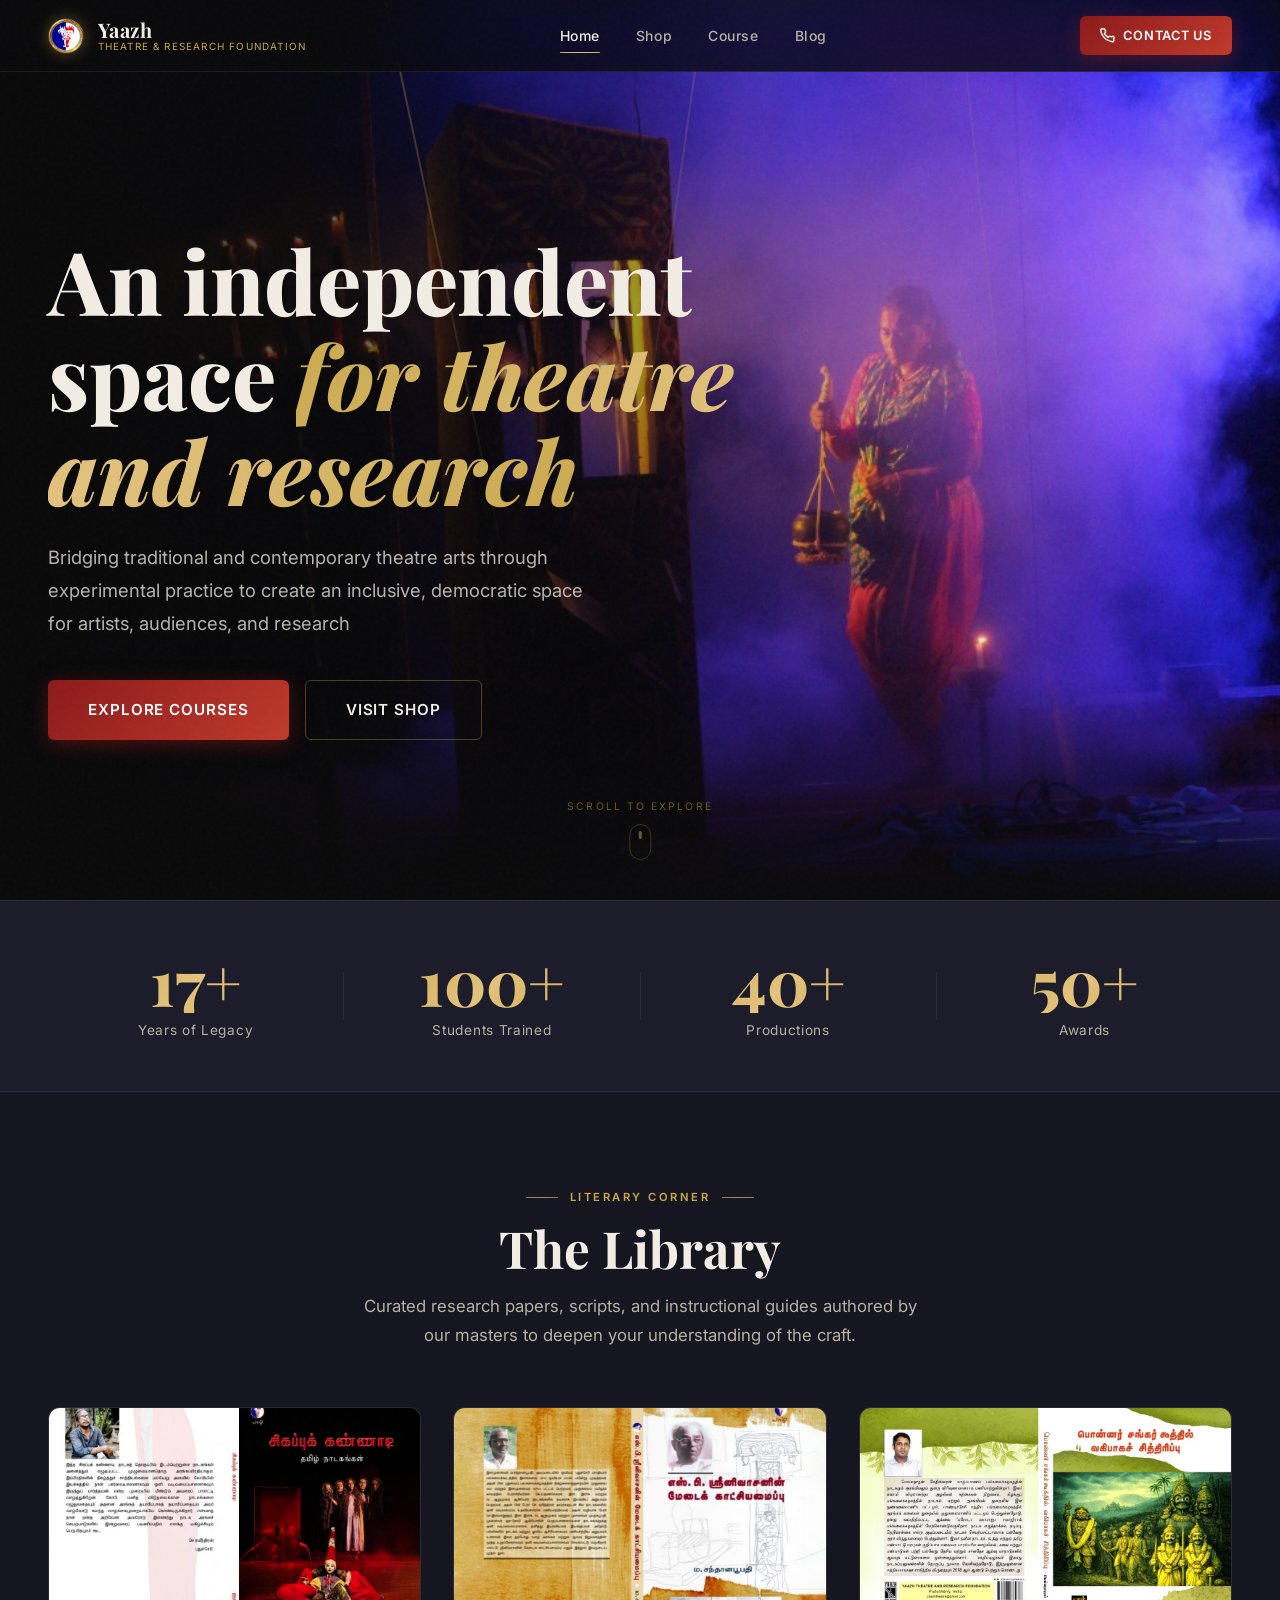
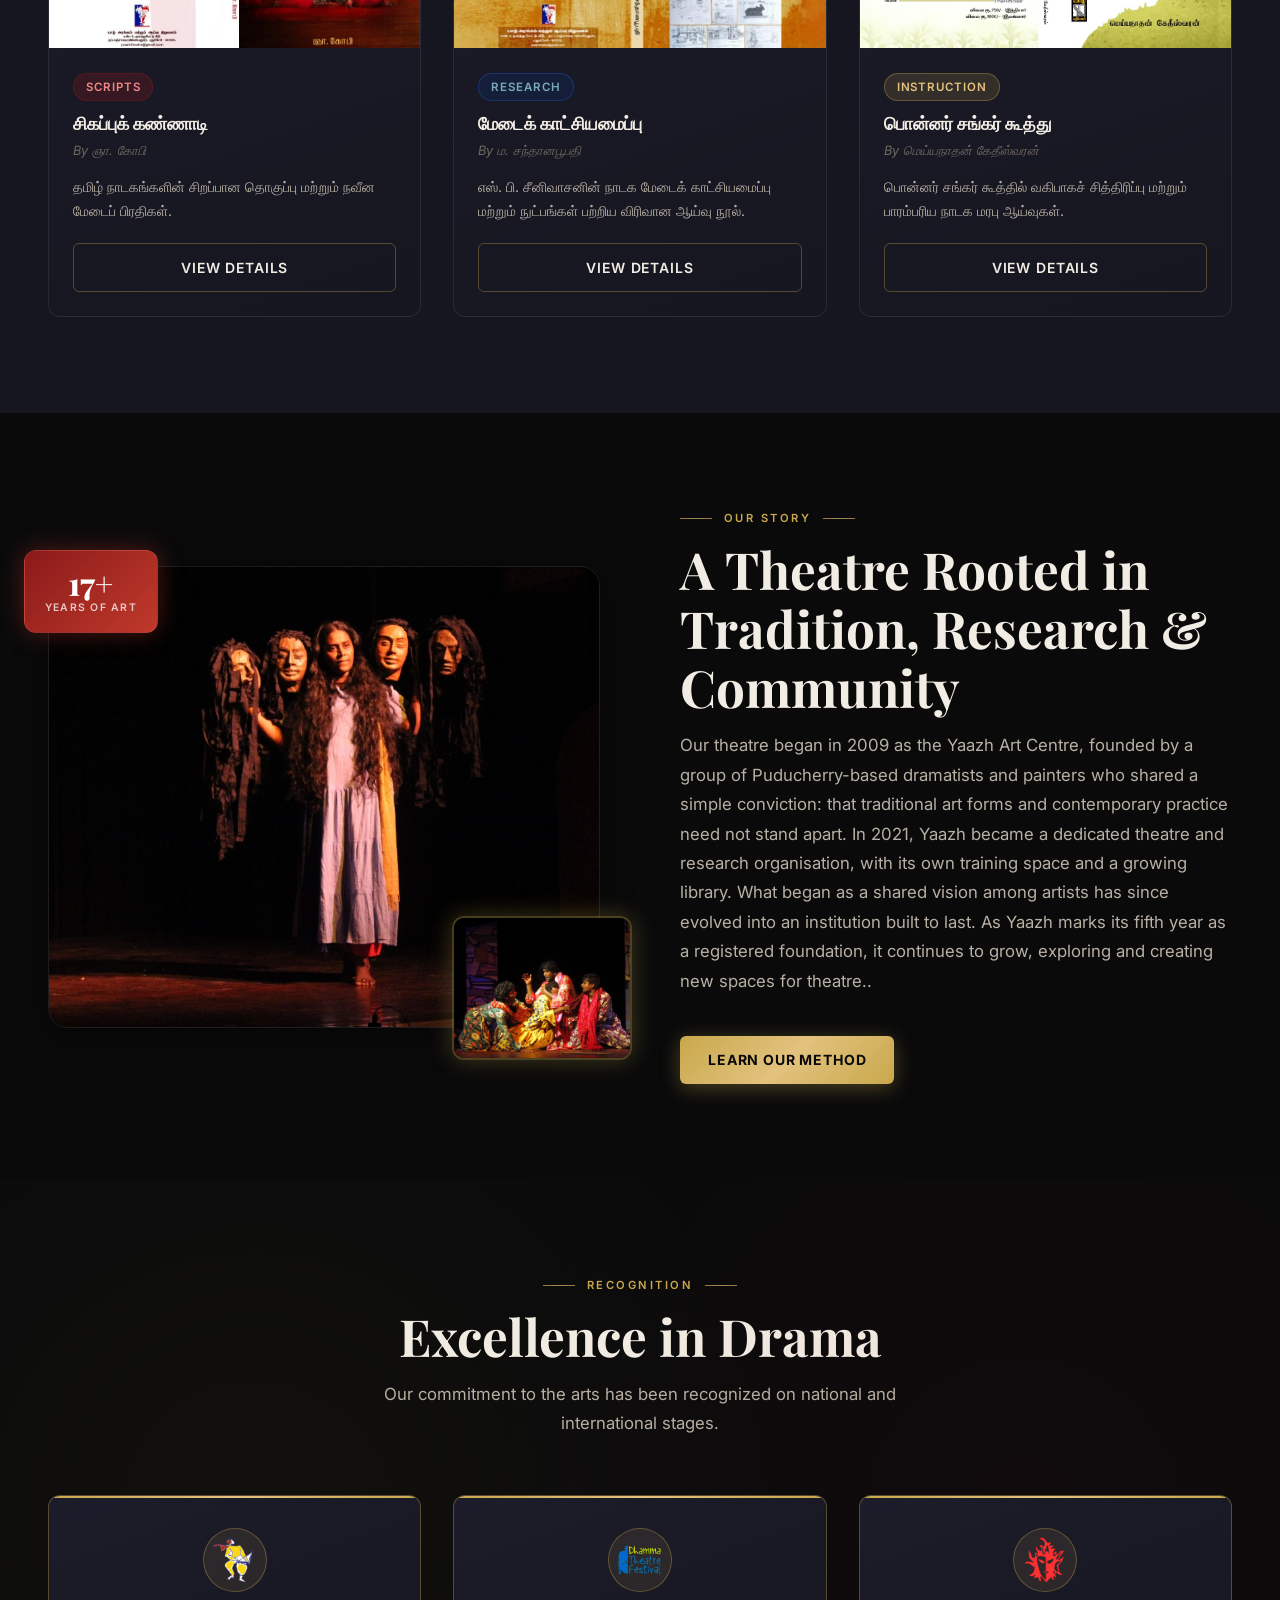
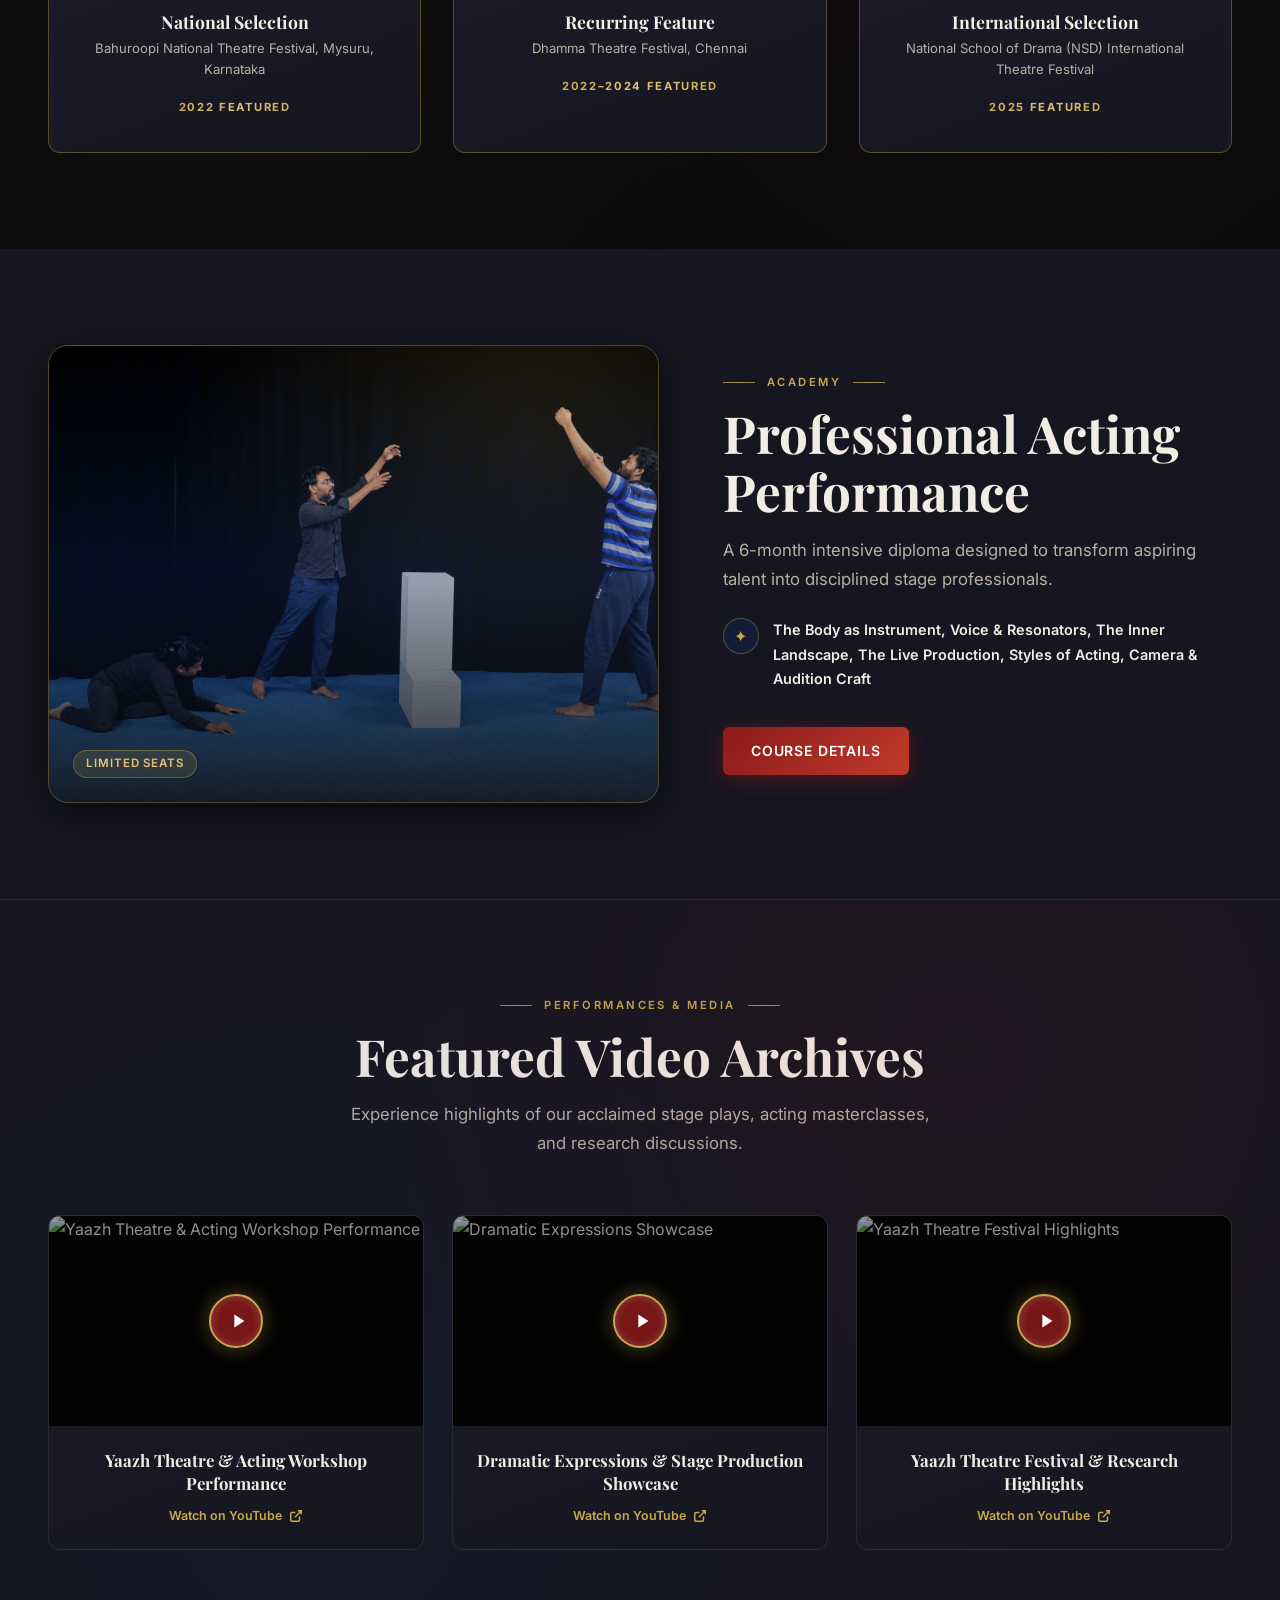
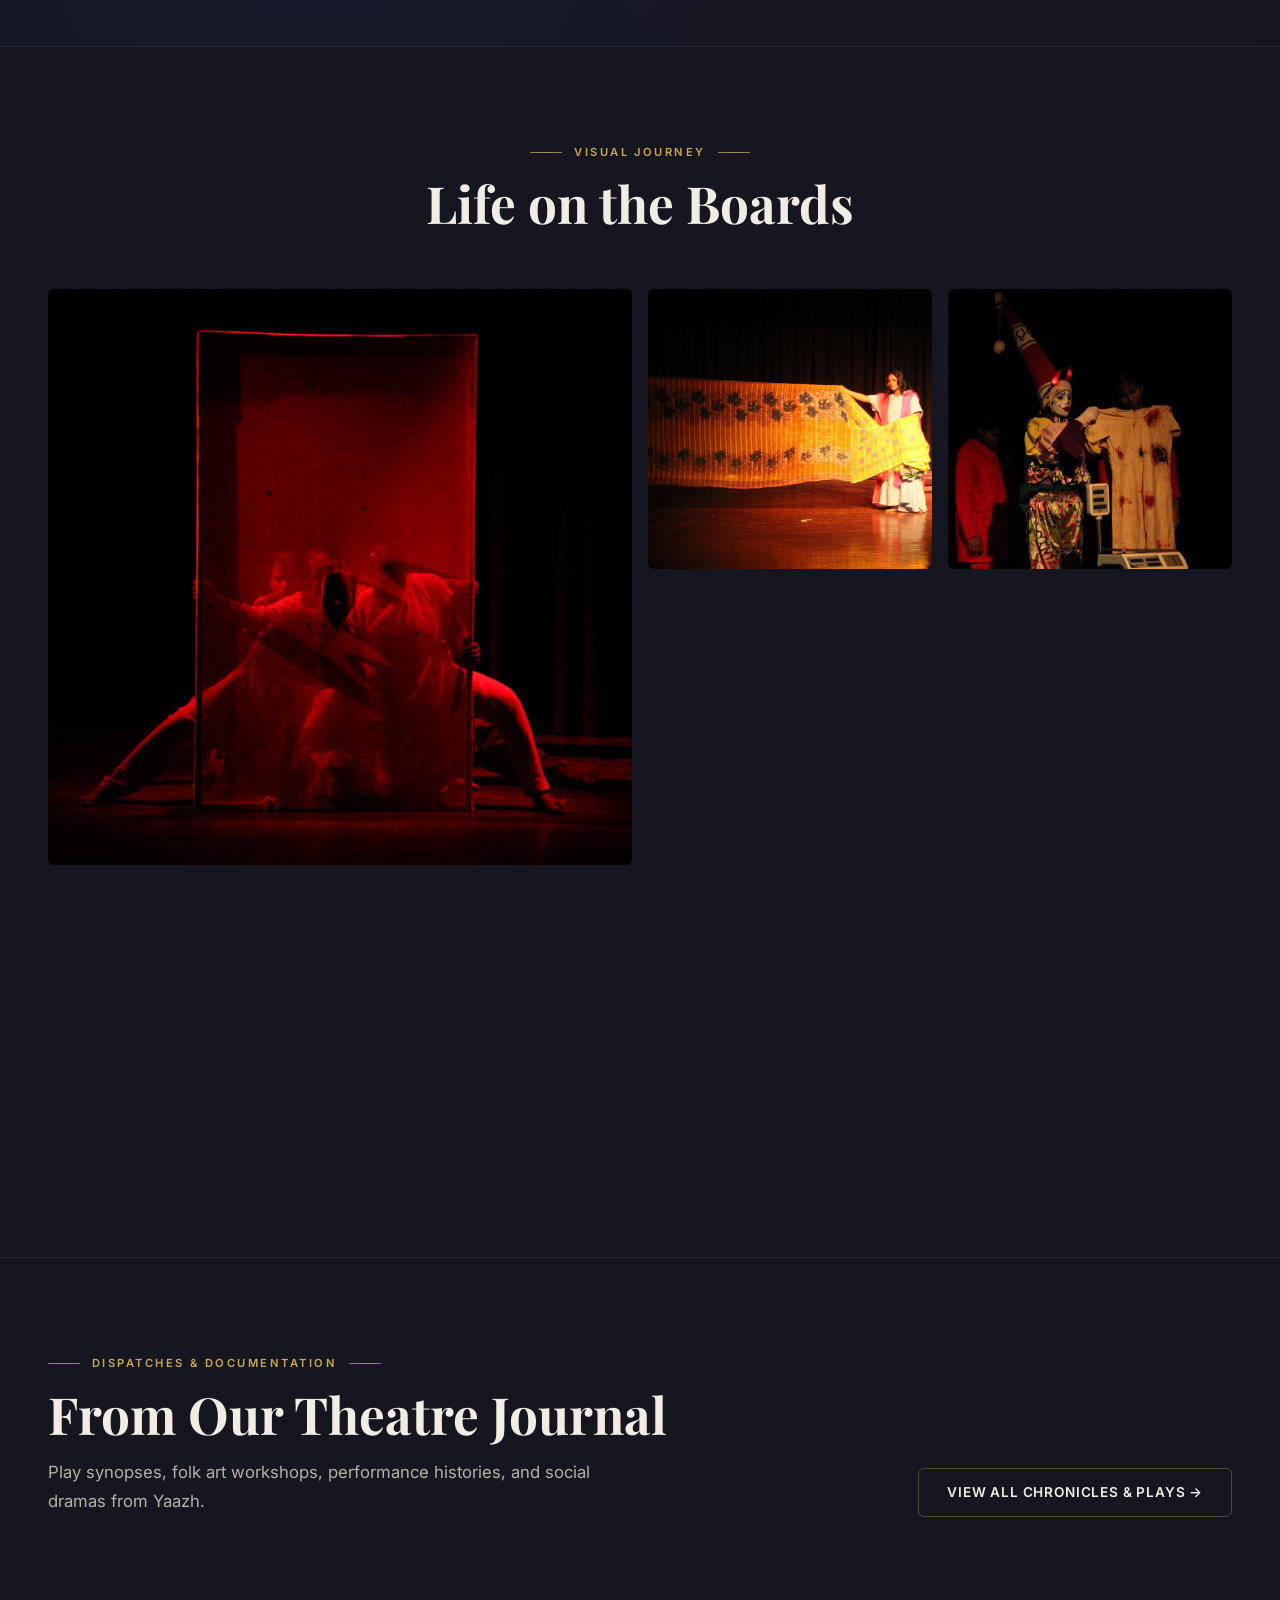
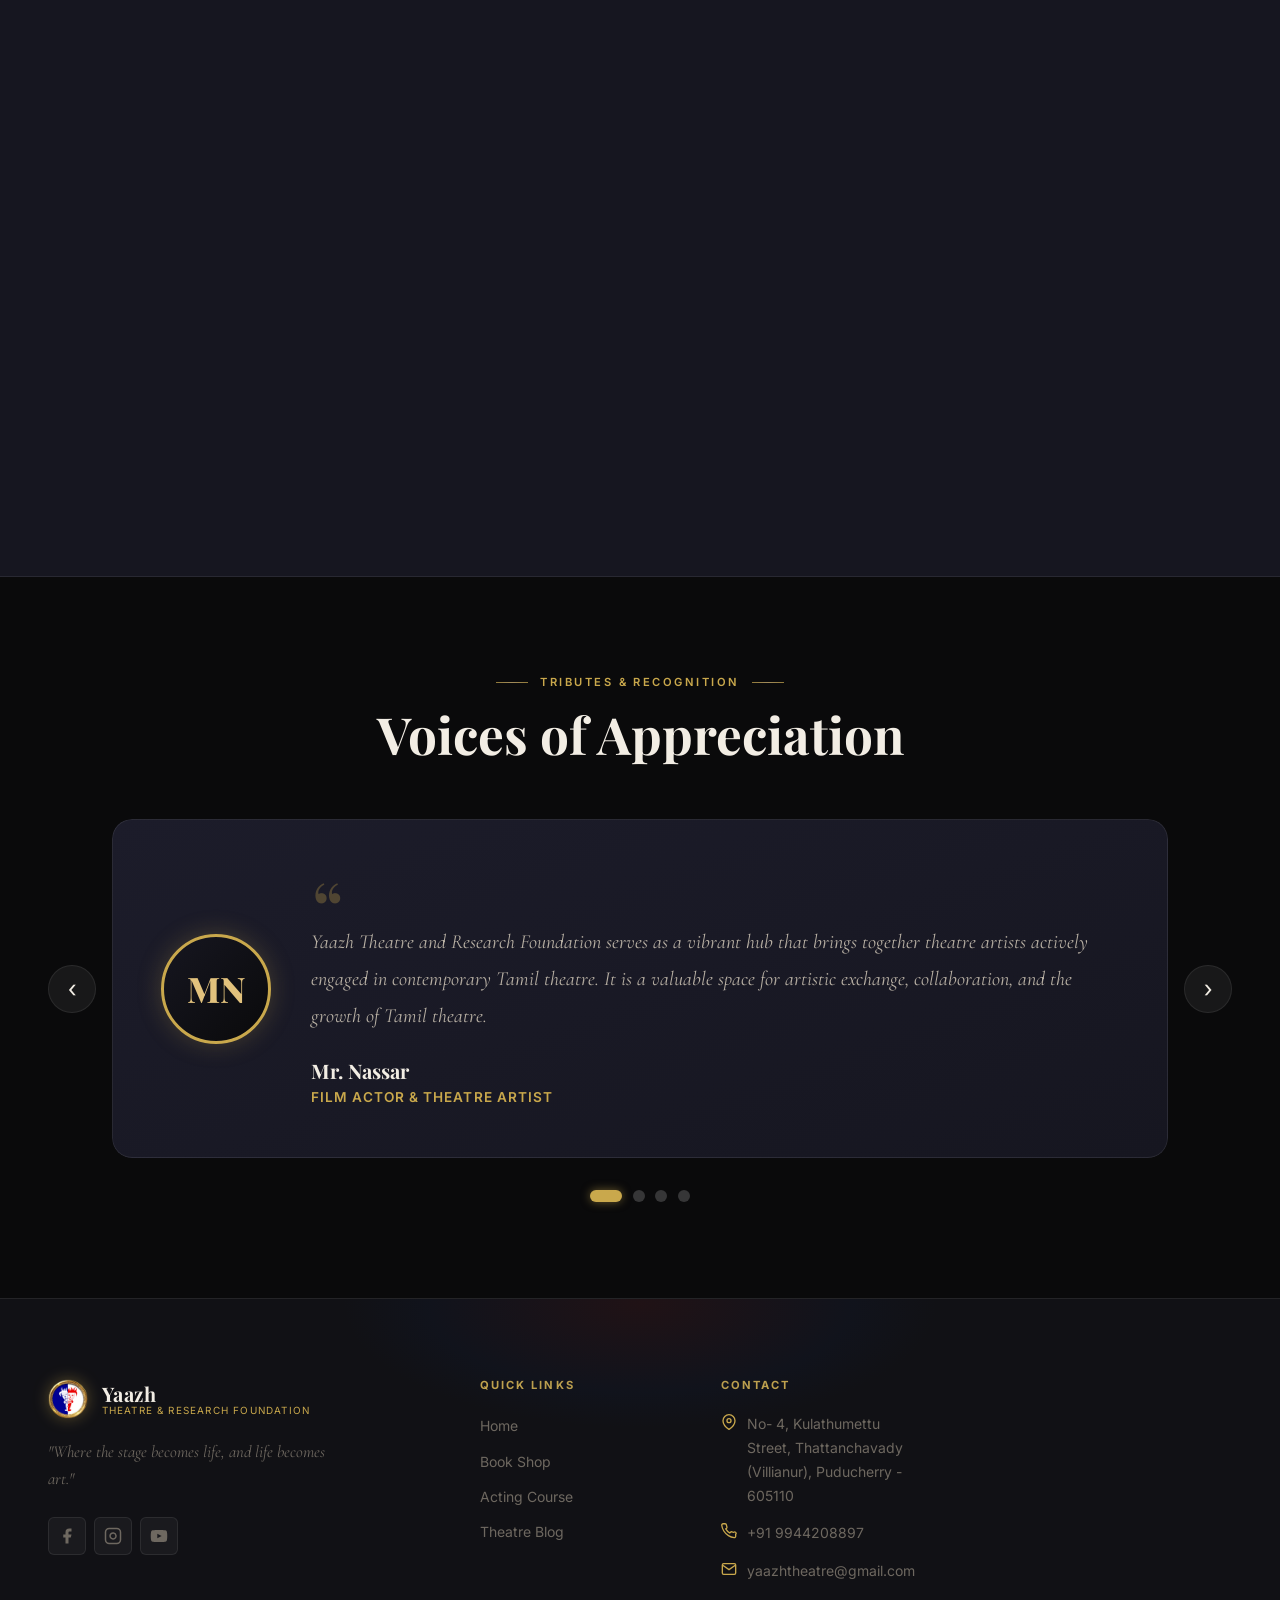
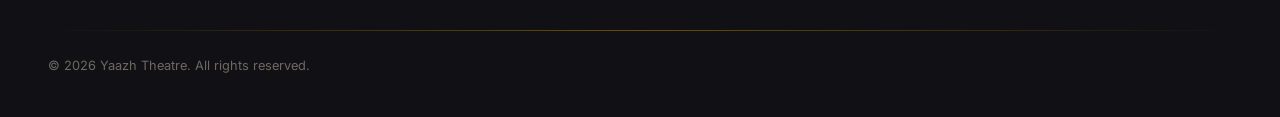
==== index.html @ 3ccb311a "feat: complete Yaazh Theatre website with blog, course, shop, recognition badges, and circular favic" ====
<!DOCTYPE html>
<html lang="en">

<head>
  <meta charset="UTF-8">
  <meta name="viewport" content="width=device-width, initial-scale=1.0">
  <title>Yaazh Theatre & Research Foundation | Dramatic Arts & Acting Education</title>
  <meta name="description"
    content="Premium theatre foundation in India offering acting courses, research-based drama education, and a curated shop for theatre enthusiasts.">

  <!-- Favicon -->
  <link rel="icon" type="image/png" href="assets/images/favicon.png">
  <link rel="shortcut icon" href="favicon.ico">
  <link rel="apple-touch-icon" href="assets/images/favicon.png">

  <!-- Core Styles -->
  <link rel="stylesheet" href="styles/main.css">
  <link rel="stylesheet" href="styles/header.css">
  <link rel="stylesheet" href="styles/footer.css">
  <link rel="stylesheet" href="styles/home.css">

  <!-- Performance Optimization: Preload Hero Image -->
  <link rel="preload" as="image" href="assets/images/hero-stage.png">
</head>

<body data-page="home" class="noise-overlay page-fade">

  <!-- ============================================================
       HEADER
       ============================================================ -->
  <header id="site-header" class="site-header" role="banner">
    <div class="header-inner container">
      <!-- Logo -->
      <a href="index.html" class="logo" aria-label="Yaazh Theatre Home">
        <div class="logo-icon" aria-hidden="true">
          <img src="assets/images/Yaazh_Logo.png" alt="Yaazh Logo" width="36" height="36" style="object-fit: contain;">
        </div>
        <div class="logo-text">
          <span class="logo-name">Yaazh</span>
          <span class="logo-sub">Theatre &amp; Research Foundation</span>
        </div>
      </a>

      <!-- Primary Navigation -->
      <nav class="primary-nav" id="primary-nav" aria-label="Primary navigation">
        <ul class="nav-list" role="list">
          <li><a href="index.html" class="nav-link active" data-page="home">Home</a></li>
          <li><a href="pages/shop.html" class="nav-link" data-page="shop">Shop</a></li>
          <li><a href="pages/course.html" class="nav-link" data-page="course">Course</a></li>
          <li><a href="pages/blog.html" class="nav-link" data-page="blog">Blog</a></li>
        </ul>
      </nav>

      <!-- Right Actions -->
      <div class="header-actions">
        <a href="#contact" class="btn btn-primary btn-contact">
          <svg width="15" height="15" viewBox="0 0 24 24" fill="none" stroke="currentColor" stroke-width="2.2"
            aria-hidden="true">
            <path
              d="M22 16.92v3a2 2 0 01-2.18 2 19.79 19.79 0 01-8.63-3.07A19.5 19.5 0 014.21 12 19.79 19.79 0 011.12 3.36 2 2 0 013.11 1.14h3a2 2 0 012 1.72c.13.96.36 1.9.7 2.81a2 2 0 01-.45 2.11L7.09 8.92a16 16 0 006 6l1.14-1.14a2 2 0 012.11-.45c.9.34 1.85.57 2.81.7A2 2 0 0122 16.92z" />
          </svg>
          Contact Us
        </a>
        <button class="hamburger" id="hamburger-btn" aria-label="Toggle navigation menu" aria-expanded="false"
          aria-controls="primary-nav">
          <span class="ham-bar"></span>
          <span class="ham-bar"></span>
          <span class="ham-bar"></span>
        </button>
      </div>
    </div>

    <!-- Mobile Drawer -->
    <div class="mobile-drawer" id="mobile-drawer" aria-hidden="true">
      <nav aria-label="Mobile navigation">
        <ul class="mobile-nav-list" role="list">
          <li><a href="index.html" class="mobile-nav-link" data-page="home">Home</a></li>
          <li><a href="pages/shop.html" class="mobile-nav-link" data-page="shop">Shop</a></li>
          <li><a href="pages/course.html" class="mobile-nav-link" data-page="course">Course</a></li>
          <li><a href="pages/blog.html" class="mobile-nav-link" data-page="blog">Blog</a></li>
          <li><a href="#contact" class="mobile-nav-link mobile-cta">Contact Us</a></li>
        </ul>
      </nav>
    </div>
  </header>

  <main>
    <!-- ============================================================
         HERO SECTION
         ============================================================ -->
    <section class="hero" id="home">
      <div class="hero-bg">
        <img src="assets/images/hero-stage.png" alt="Dramatic Theatre Stage" width="1920" height="1080">
        <div class="hero-overlay"></div>
        <div class="hero-vignette"></div>
      </div>

      <!-- Decorative Beams -->
      <div class="hero-beam hero-beam-1"></div>
      <div class="hero-beam hero-beam-2"></div>
      <div class="hero-beam hero-beam-3"></div>

      <div class="container">
        <div class="hero-content">

          <h1 class="hero-title">An independent space <em>for theatre and research</em></h1>
          <p class="hero-subtitle">Bridging traditional and contemporary theatre arts through experimental
            practice to create an inclusive, democratic space for artists, audiences, and research</p>
          <div class="hero-ctas">
            <a href="pages/course.html" class="btn btn-primary btn-lg">Explore Courses</a>
            <a href="pages/shop.html" class="btn btn-secondary btn-lg">Visit Shop</a>
          </div>
        </div>
      </div>

      <div class="hero-scroll">
        <span>Scroll to Explore</span>
        <div class="scroll-mouse"></div>
      </div>
    </section>

    <!-- ============================================================
         STATS STRIP
         ============================================================ -->
    <section class="stats-strip">
      <div class="container">
        <div class="stats-grid">
          <div class="stat-item">
            <div class="stat-number" data-count="17" data-suffix="+">0</div>
            <div class="stat-label">Years of Legacy</div>
          </div>
          <hr class="stat-divider">
          <div class="stat-item">
            <div class="stat-number" data-count="100" data-suffix="+">0</div>
            <div class="stat-label">Students Trained</div>
          </div>
          <hr class="stat-divider">
          <div class="stat-item">
            <div class="stat-number" data-count="40" data-suffix="+">0</div>
            <div class="stat-label">Productions</div>
          </div>
          <hr class="stat-divider">
          <div class="stat-item">
            <div class="stat-number" data-count="50" data-suffix="+">0</div>
            <div class="stat-label">Awards</div>
          </div>
        </div>
      </div>
    </section>

    <!-- ============================================================
         BOOKS SECTION
         ============================================================ -->
    <section class="py-section books-section">
      <div class="container">
        <div class="section-header centered">
          <span class="section-label">Literary Corner</span>
          <h2 class="section-title">The Library</h2>
          <p class="section-subtitle">Curated research papers, scripts, and instructional guides authored by our masters
            to deepen your understanding of the craft.</p>
        </div>

        <div class="grid-3">
          <!-- Book 1 -->
          <div class="book-card reveal">
            <div class="book-img-wrap">
              <img src="assets/images/book1.jpg" alt="சிகப்புக் கண்ணாடி - தமிழ் நாடகங்கள்" loading="lazy">
            </div>
            <div class="book-info">
              <span class="badge badge-red book-category">Scripts</span>
              <h3 class="book-title">சிகப்புக் கண்ணாடி</h3>
              <p class="book-author">By ஞா. கோபி</p>
              <p class="book-desc">தமிழ் நாடகங்களின் சிறப்பான தொகுப்பு மற்றும் நவீன மேடைப் பிரதிகள்.</p>
              <a href="pages/shop.html" class="btn btn-secondary" style="width:100%; justify-content:center;">View
                Details</a>
            </div>
          </div>

          <!-- Book 2 -->
          <div class="book-card reveal delay-1">
            <div class="book-img-wrap">
              <img src="assets/images/book2.jpg" alt="எஸ். பி. சீனிவாசனின் மேடைக் காட்சியமைப்பு" loading="lazy">
            </div>
            <div class="book-info">
              <span class="badge badge-blue book-category">Research</span>
              <h3 class="book-title">மேடைக் காட்சியமைப்பு</h3>
              <p class="book-author">By ம. சந்தானபூபதி</p>
              <p class="book-desc">எஸ். பி. சீனிவாசனின் நாடக மேடைக் காட்சியமைப்பு மற்றும் நுட்பங்கள் பற்றிய விரிவான
                ஆய்வு நூல்.</p>
              <a href="pages/shop.html" class="btn btn-secondary" style="width:100%; justify-content:center;">View
                Details</a>
            </div>
          </div>

          <!-- Book 3 -->
          <div class="book-card reveal delay-2">
            <div class="book-img-wrap">
              <img src="assets/images/book3.jpg" alt="பொன்னர் சங்கர் கூத்தில் வகிபாகச் சித்திரிப்பு" loading="lazy">
            </div>
            <div class="book-info">
              <span class="badge badge-gold book-category">Instruction</span>
              <h3 class="book-title">பொன்னர் சங்கர் கூத்து</h3>
              <p class="book-author">By மெய்யநாதன் கேதீஸ்வரன்</p>
              <p class="book-desc">பொன்னர் சங்கர் கூத்தில் வகிபாகச் சித்திரிப்பு மற்றும் பாரம்பரிய நாடக மரபு ஆய்வுகள்.
              </p>
              <a href="pages/shop.html" class="btn btn-secondary" style="width:100%; justify-content:center;">View
                Details</a>
            </div>
          </div>
        </div>
      </div>
    </section>

    <!-- ============================================================
         ABOUT SECTION
         ============================================================ -->

    <section class="py-section about-section" id="about">
      <div class="container">
        <div class="about-grid">
          <div class="about-visual reveal reveal-left">
            <div class="about-img-main">
              <img src="assets/images/story-main.jpg" alt="Yaazh Theatre Mask Performance">
            </div>
            <div class="about-img-accent">
              <img src="assets/images/story-accent.jpg" alt="Yaazh Dramatic Production">
            </div>
            <div class="about-years-badge">
              <div class="num">17+</div>
              <div class="lbl">Years of Art</div>
            </div>
          </div>

          <div class="about-content reveal reveal-right">
            <span class="section-label">Our Story</span>
            <h2 class="section-title">A Theatre Rooted in Tradition, Research & Community</h2>
            <p class="section-subtitle">Our theatre began in 2009 as the Yaazh Art Centre, founded by a group of
              Puducherry-based dramatists and painters who shared a simple conviction: that traditional art forms and
              contemporary practice need not stand apart.
              In 2021, Yaazh became a dedicated theatre and research organisation, with its own training space and a
              growing library. What began as a shared vision among artists has since evolved into an institution built
              to last. As Yaazh marks its fifth year as a registered foundation, it continues to grow, exploring and
              creating new spaces for theatre..
            </p>



            <div style="margin-top: 2.5rem;">
              <a href="pages/course.html" class="btn btn-gold">Learn Our Method</a>
            </div>
          </div>
        </div>
      </div>
    </section>


    <!-- ============================================================
         AWARDS SECTION
         ============================================================ -->
    <section class="py-section awards-section">
      <div class="awards-bg-pattern"></div>
      <div class="container">
        <div class="section-header centered">
          <span class="section-label">Recognition</span>
          <h2 class="section-title">Excellence in Drama</h2>
          <p class="section-subtitle">Our commitment to the arts has been recognized on national and international
            stages.</p>
        </div>

        <div class="grid-3">
          <div class="award-card reveal">
            <div class="award-icon-wrap">
              <img src="assets/images/national-selection-icon.png" alt="Bahuroopi National Theatre Festival Emblem"
                width="48" height="48" loading="lazy">
            </div>
            <h3 class="award-title">National Selection</h3>
            <p class="award-body">Bahuroopi National Theatre Festival, Mysuru, Karnataka</p>
            <span class="award-year">2022 FEATURED</span>
          </div>
          <div class="award-card reveal delay-1">
            <div class="award-icon-wrap">
              <img src="assets/images/dhamma-festival-icon.png" alt="Dhamma Theatre Festival Emblem"
                width="48" height="48" loading="lazy">
            </div>
            <h3 class="award-title">Recurring Feature</h3>
            <p class="award-body">Dhamma Theatre Festival, Chennai</p>
            <span class="award-year">2022–2024 FEATURED</span>
          </div>
          <div class="award-card reveal delay-2">
            <div class="award-icon-wrap">
              <img src="assets/images/nsd-festival-icon.png" alt="National School of Drama (NSD) International Theatre Festival Emblem"
                width="48" height="48" loading="lazy">
            </div>
            <h3 class="award-title">International Selection</h3>
            <p class="award-body">National School of Drama (NSD) International Theatre Festival</p>
            <span class="award-year">2025 FEATURED</span>
          </div>
        </div>
      </div>
    </section>

    <!-- ============================================================
         Academy LIST SECTION
         ============================================================ -->


    <section class="py-section course-preview-section">
      <div class="container">
        <div class="course-preview-grid">
          <div class="course-preview-visual reveal reveal-left">
            <img src="assets/images/academy-workshop.jpg" alt="Acting Workshop & Performance Training">
            <div class="course-preview-overlay"></div>
            <div class="course-preview-tag">
              <!-- <span class="badge badge-red">Next Batch: August 2026</span> -->
              <span class="badge badge-gold">Limited Seats</span>
            </div>
          </div>

          <div class="course-preview-content reveal reveal-right">
            <span class="section-label">Academy</span>
            <h2 class="section-title">Professional Acting Performance</h2>
            <p class="section-subtitle">A 6-month intensive diploma designed to transform aspiring talent into
              disciplined stage professionals.</p>

            <div class="course-benefits">
              <div class="benefit-item">
                <div class="benefit-icon">✦</div>
                <div class="benefit-text">
                  <h4>The Body as Instrument, Voice & Resonators, The Inner Landscape, The Live Production, Styles of
                    Acting, Camera & Audition Craft</h4>
                </div>
              </div>
            </div>

            <div style="margin-top: 2rem; display: flex; gap: 1rem;">
              <a href="pages/course.html" class="btn btn-primary">Course Details</a>
            </div>
          </div>
        </div>
      </div>
    </section>

    <!-- ============================================================
         YOUTUBE VIDEO LIST SECTION
         ============================================================ -->
    <section class="py-section video-section" id="videos">
      <div class="video-bg-pattern"></div>
      <div class="container">
        <div class="section-header centered">
          <span class="section-label">Performances &amp; Media</span>
          <h2 class="section-title">Featured Video Archives</h2>
          <p class="section-subtitle">Experience highlights of our acclaimed stage plays, acting masterclasses, and
            research discussions.</p>
        </div>

        <!-- Video Grid (Single Line, 3 Videos) -->
        <div class="video-grid">
          <!-- Video Card 1 -->
          <a href="https://youtu.be/97FI0L1__90" target="_blank" rel="noopener noreferrer" class="video-card reveal"
            aria-label="Watch Yaazh Theatre & Acting Workshop Performance on YouTube">
            <div class="video-thumb-wrap">
              <img src="https://img.youtube.com/vi/97FI0L1__90/hqdefault.jpg"
                alt="Yaazh Theatre &amp; Acting Workshop Performance" loading="lazy">
              <div class="play-btn-overlay">
                <div class="play-icon-glow">
                  <svg width="22" height="22" viewBox="0 0 24 24" fill="currentColor">
                    <path d="M8 5v14l11-7z" />
                  </svg>
                </div>
              </div>
            </div>
            <div class="video-card-body">
              <h3 class="video-card-title">Yaazh Theatre &amp; Acting Workshop Performance</h3>
              <span class="video-link-hint">Watch on YouTube <svg width="14" height="14" viewBox="0 0 24 24" fill="none"
                  stroke="currentColor" stroke-width="2.5">
                  <path d="M18 13v6a2 2 0 0 1-2 2H5a2 2 0 0 1-2-2V8a2 2 0 0 1 2-2h6M15 3h6v6M10 14L21 3" />
                </svg></span>
            </div>
          </a>

          <!-- Video Card 2 -->
          <a href="https://youtu.be/9Cks3QJrny8" target="_blank" rel="noopener noreferrer"
            class="video-card reveal delay-1"
            aria-label="Watch Dramatic Expressions & Stage Production Showcase on YouTube">
            <div class="video-thumb-wrap">
              <img src="https://img.youtube.com/vi/9Cks3QJrny8/hqdefault.jpg" alt="Dramatic Expressions Showcase"
                loading="lazy">
              <div class="play-btn-overlay">
                <div class="play-icon-glow">
                  <svg width="22" height="22" viewBox="0 0 24 24" fill="currentColor">
                    <path d="M8 5v14l11-7z" />
                  </svg>
                </div>
              </div>
            </div>
            <div class="video-card-body">
              <h3 class="video-card-title">Dramatic Expressions &amp; Stage Production Showcase</h3>
              <span class="video-link-hint">Watch on YouTube <svg width="14" height="14" viewBox="0 0 24 24" fill="none"
                  stroke="currentColor" stroke-width="2.5">
                  <path d="M18 13v6a2 2 0 0 1-2 2H5a2 2 0 0 1-2-2V8a2 2 0 0 1 2-2h6M15 3h6v6M10 14L21 3" />
                </svg></span>
            </div>
          </a>

          <!-- Video Card 3 -->
          <a href="https://youtu.be/3Frr7VrFV_U" target="_blank" rel="noopener noreferrer"
            class="video-card reveal delay-2"
            aria-label="Watch Yaazh Theatre Festival & Research Highlights on YouTube">
            <div class="video-thumb-wrap">
              <img src="https://img.youtube.com/vi/3Frr7VrFV_U/hqdefault.jpg" alt="Yaazh Theatre Festival Highlights"
                loading="lazy">
              <div class="play-btn-overlay">
                <div class="play-icon-glow">
                  <svg width="22" height="22" viewBox="0 0 24 24" fill="currentColor">
                    <path d="M8 5v14l11-7z" />
                  </svg>
                </div>
              </div>
            </div>
            <div class="video-card-body">
              <h3 class="video-card-title">Yaazh Theatre Festival &amp; Research Highlights</h3>
              <span class="video-link-hint">Watch on YouTube <svg width="14" height="14" viewBox="0 0 24 24" fill="none"
                  stroke="currentColor" stroke-width="2.5">
                  <path d="M18 13v6a2 2 0 0 1-2 2H5a2 2 0 0 1-2-2V8a2 2 0 0 1 2-2h6M15 3h6v6M10 14L21 3" />
                </svg></span>
            </div>
          </a>
        </div>
      </div>
    </section>

    <!-- ============================================================
         GALLERY SECTION
         ============================================================ -->
    <section class="py-section gallery-section" id="gallery">
      <div class="container">
        <div class="section-header centered">
          <span class="section-label">Visual Journey</span>
          <h2 class="section-title">Life on the Boards</h2>
        </div>

        <div class="gallery-grid">
          <div class="gallery-item reveal">
            <img src="assets/images/1 (1).JPG.jpeg" alt="Yaazh Theatre Performance" loading="lazy">
            <div class="gallery-item-overlay">
              <div class="gallery-zoom-icon">🔍</div>
            </div>
          </div>
          <div class="gallery-item reveal delay-1">
            <img src="assets/images/1 (6).JPG.jpeg" alt="Yaazh Stage Production" loading="lazy">
            <div class="gallery-item-overlay">
              <div class="gallery-zoom-icon">🔍</div>
            </div>
          </div>
          <div class="gallery-item reveal delay-2">
            <img src="assets/images/1 (8).JPG.jpeg" alt="Yaazh Acting Workshop" loading="lazy">
            <div class="gallery-item-overlay">
              <div class="gallery-zoom-icon">🔍</div>
            </div>
          </div>
          <div class="gallery-item reveal delay-3">
            <img src="assets/images/1 (10).JPG.jpeg" alt="Yaazh Rehearsal Session" loading="lazy">
            <div class="gallery-item-overlay">
              <div class="gallery-zoom-icon">🔍</div>
            </div>
          </div>
          <div class="gallery-item reveal delay-4">
            <img src="assets/images/20.jpg.jpeg" alt="Yaazh Theatre Ensemble" loading="lazy">
            <div class="gallery-item-overlay">
              <div class="gallery-zoom-icon">🔍</div>
            </div>
          </div>
          <div class="gallery-item reveal delay-5">
            <img src="assets/images/47.jpg.jpeg" alt="Yaazh Drama Highlights" loading="lazy">
            <div class="gallery-item-overlay">
              <div class="gallery-zoom-icon">🔍</div>
            </div>
          </div>
          <div class="gallery-item reveal delay-6">
            <img src="assets/images/90.jpg.jpeg" alt="Yaazh Foundation Event" loading="lazy">
            <div class="gallery-item-overlay">
              <div class="gallery-zoom-icon">🔍</div>
            </div>
          </div>
        </div>
      </div>
    </section>

    <!-- ============================================================
         THEATRE BLOG & CHRONICLES
         ============================================================ -->
    <section class="py-section blog-preview-section" id="blog-preview"
      style="background: var(--dark-surface); border-top: 1px solid var(--border-subtle); border-bottom: 1px solid var(--border-subtle);">
      <div class="container">
        <div class="section-header"
          style="display: flex; justify-content: space-between; align-items: flex-end; flex-wrap: wrap; gap: 1rem; margin-bottom: 3rem;">
          <div>
            <span class="section-label">Dispatches &amp; Documentation</span>
            <h2 class="section-title">From Our Theatre Journal</h2>
            <p class="section-subtitle">Play synopses, folk art workshops, performance histories, and social dramas from
              Yaazh.</p>
          </div>
          <a href="pages/blog.html" class="btn btn-secondary" style="font-size: 0.85rem;">
            View All Chronicles &amp; Plays →
          </a>
        </div>

        <div style="display: grid; grid-template-columns: repeat(auto-fit, minmax(320px, 1fr)); gap: 2rem;">
          <!-- Blog 1 -->
          <article class="reveal"
            style="background: var(--grad-card); border: 1px solid var(--border-subtle); border-radius: var(--radius-md); overflow: hidden; display: flex; flex-direction: column;">
            <div style="height: 220px; overflow: hidden; position: relative;">
              <span
                style="position: absolute; top: 1rem; left: 1rem; z-index: 2; padding: 0.3rem 0.75rem; background: rgba(10,10,11,0.85); border: 1px solid var(--border-gold); border-radius: 100px; color: var(--gold); font-size: 0.72rem; font-weight: 600; text-transform: uppercase;">Folk
                Arts &amp; Koothu</span>
              <img
                src="https://blogger.googleusercontent.com/img/b/R29vZ2xl/AVvXsEgsQ1H_oAS2czPeY9ADNIeQO6izuMuxtDQMNwpNYilfoDbtg6XqfnPOMhEj4eYvFMN_hx6M3QTiJzTAsimZRdoFiRQw4M3FYM5NRWU87YJM3IgpfAiZWG2dDrlH1iIAXRo3xmrns98fWn9v2C7dP9tUSkTjxUO4xhANZqJF7MtFP1A5oJbqLn1SPAuOW3uH/s1600/WhatsApp%20Image%202024-01-09%20at%2020.48.48.jpeg"
                alt="Therukoothu Workshop" style="width: 100%; height: 100%; object-fit: cover;"
                onerror="this.src='assets/images/story-main.jpg'">
            </div>
            <div style="padding: 1.5rem; display: flex; flex-direction: column; flex: 1;">
              <span style="font-size: 0.8rem; color: var(--gold); margin-bottom: 0.5rem;">January 2024 • 10-Day
                Workshop</span>
              <h3 class="font-display"
                style="font-size: 1.2rem; color: var(--text-primary); margin-bottom: 0.6rem; line-height: 1.3;">
                Therukoothu Training Workshop &amp; Performance</h3>
              <p
                style="font-size: 0.88rem; color: var(--text-secondary); line-height: 1.6; margin-bottom: 1.25rem; flex: 1;">
                Handing over Therukoothu, the pioneering art form of Tamil theatre, to the younger generation through
                intensive free training and public performances.</p>
              <a href="pages/blog.html#therukoothu" class="btn btn-primary"
                style="text-align: center; justify-content: center; font-size: 0.82rem;">Read Full Story →</a>
            </div>
          </article>

          <!-- Blog 2 -->
          <article class="reveal delay-1"
            style="background: var(--grad-card); border: 1px solid var(--border-subtle); border-radius: var(--radius-md); overflow: hidden; display: flex; flex-direction: column;">
            <div style="height: 220px; overflow: hidden; position: relative;">
              <span
                style="position: absolute; top: 1rem; left: 1rem; z-index: 2; padding: 0.3rem 0.75rem; background: rgba(10,10,11,0.85); border: 1px solid var(--border-gold); border-radius: 100px; color: var(--gold); font-size: 0.72rem; font-weight: 600; text-transform: uppercase;">Solo
                Performance</span>
              <img
                src="https://blogger.googleusercontent.com/img/b/R29vZ2xl/AVvXsEgZVvOw1znoh2ecv98OKmI5uI-TNkLo7yTJ3eiuVM4ymMin8GswWpVRw2gTBAK7ZjSCFHOSsaUOteg0Rch1ivm_Iz_ymp2cAevnL2fRaLzlTaCIlq-ttQAjy5NLJ5b7W-rmS3VbsCvC1vQlMf6q5nBqUTUjVMiHlRtwZblLk9ill21eDnRwj9uf7Ieb6h2k/s1600/72172458_136146974443140_2478593641900146688_n.jpg"
                alt="Naan Savithiribaiyai Padikiren" style="width: 100%; height: 100%; object-fit: cover;"
                onerror="this.src='assets/images/gallery-performance.png'">
            </div>
            <div style="padding: 1.5rem; display: flex; flex-direction: column; flex: 1;">
              <span style="font-size: 0.8rem; color: var(--gold); margin-bottom: 0.5rem;">60 Minutes • Performer: P.
                Arokia Mary Stella</span>
              <h3 class="font-display"
                style="font-size: 1.2rem; color: var(--text-primary); margin-bottom: 0.6rem; line-height: 1.3;">Naan
                Savithiribaiyai Padikiren</h3>
              <p
                style="font-size: 0.88rem; color: var(--text-secondary); line-height: 1.6; margin-bottom: 1.25rem; flex: 1;">
                A solo play honoring Savitribai Phule, pioneer of women’s education in India, staged across literary
                festivals and national theatre summits.</p>
              <a href="pages/blog.html#savithiribai" class="btn btn-primary"
                style="text-align: center; justify-content: center; font-size: 0.82rem;">Read Full Story →</a>
            </div>
          </article>

          <!-- Blog 3 -->
          <article class="reveal delay-2"
            style="background: var(--grad-card); border: 1px solid var(--border-subtle); border-radius: var(--radius-md); overflow: hidden; display: flex; flex-direction: column;">
            <div style="height: 220px; overflow: hidden; position: relative;">
              <span
                style="position: absolute; top: 1rem; left: 1rem; z-index: 2; padding: 0.3rem 0.75rem; background: rgba(10,10,11,0.85); border: 1px solid var(--border-gold); border-radius: 100px; color: var(--gold); font-size: 0.72rem; font-weight: 600; text-transform: uppercase;">Children's
                Theatre &amp; Ecology</span>
              <img
                src="https://blogger.googleusercontent.com/img/b/R29vZ2xl/AVvXsEiuVkQL0a6G8x5s26AHTSnDCWgFX1J_uBfu8rmlvchWWwfCYzaZAXQXyj2f4Ze5_cnUFNQabh6iX-W87NfyCm1han-X51wfe1tlEM4IH9idGTB26waKHPok_ET27xm6nk7gUEiqoQhd2dHiF0MXIO6EJSudNFGnrq-sf8iXAmgycz-9hW2lqrmWLN6ClTCX/s1280/_MG_0749.JPG"
                alt="Meen Vaangalayo Meen" style="width: 100%; height: 100%; object-fit: cover;"
                onerror="this.src='assets/images/gallery-students.png'">
            </div>
            <div style="padding: 1.5rem; display: flex; flex-direction: column; flex: 1;">
              <span style="font-size: 0.8rem; color: var(--gold); margin-bottom: 0.5rem;">50 Minutes • Crossed 45+
                Shows</span>
              <h3 class="font-display"
                style="font-size: 1.2rem; color: var(--text-primary); margin-bottom: 0.6rem; line-height: 1.3;">"Meen
                Vaangalayo Meen"</h3>
              <p
                style="font-size: 0.88rem; color: var(--text-secondary); line-height: 1.6; margin-bottom: 1.25rem; flex: 1;">
                An interactive play exploring the folklore and ecology of coastal Neithal fishermen, engaging young
                audiences through dance and marine fables.</p>
              <a href="pages/blog.html#meen-vaangalayo" class="btn btn-primary"
                style="text-align: center; justify-content: center; font-size: 0.82rem;">Read Full Story →</a>
            </div>
          </article>
        </div>
      </div>
    </section>

    <!-- ============================================================
         TESTIMONIALS (Auto Slider)
         ============================================================ -->
    <section class="py-section testimonials-section">
      <div class="container">
        <div class="section-header centered">
          <span class="section-label">Tributes &amp; Recognition</span>
          <h2 class="section-title">Voices of Appreciation</h2>
        </div>

        <div class="testimonial-slider-wrapper">
          <button class="slider-btn slider-prev" id="testimonial-prev" aria-label="Previous Testimonial">‹</button>

          <div class="testimonial-slider-container" id="testimonial-container">
            <div class="testimonial-track" id="testimonial-track">
              <!-- Review 1 -->
              <div class="testimonial-card">
                <div class="testimonial-card-inner">
                  <div class="testimonial-avatar-wrap">
                    <div class="testimonial-avatar-lg">
                      <span>MN</span>
                    </div>
                  </div>
                  <div class="testimonial-content-wrap">
                    <span class="quote-mark">“</span>
                    <p class="testimonial-text">Yaazh Theatre and Research Foundation serves as a vibrant hub that
                      brings together theatre artists actively engaged in contemporary Tamil theatre. It is a valuable
                      space for artistic exchange, collaboration, and the growth of Tamil theatre.</p>
                    <div class="testimonial-meta">
                      <h3 class="testimonial-name">Mr. Nassar</h3>
                      <span class="testimonial-role">Film Actor &amp; Theatre Artist</span>
                    </div>
                  </div>
                </div>
              </div>

              <!-- Review 2 -->
              <div class="testimonial-card">
                <div class="testimonial-card-inner">
                  <div class="testimonial-avatar-wrap">
                    <div class="testimonial-avatar-lg">
                      <span>MP</span>
                    </div>
                  </div>
                  <div class="testimonial-content-wrap">
                    <span class="quote-mark">“</span>
                    <p class="testimonial-text">In the contemporary Indian theatre scenario, the work of Yaazh Theatre
                      and Research Foundation in taking theatre to ordinary people is truly commendable. Its continued
                      efforts serve as an inspiring example for artists who aspire to remain actively engaged in theatre
                      and contribute meaningfully to its growth.</p>
                    <div class="testimonial-meta">
                      <h3 class="testimonial-name">Mr. Pralayan</h3>
                      <span class="testimonial-role">Indian Tamil Theatre Practitioner</span>
                    </div>
                  </div>
                </div>
              </div>

              <!-- Review 3 -->
              <div class="testimonial-card">
                <div class="testimonial-card-inner">
                  <div class="testimonial-avatar-wrap">
                    <div class="testimonial-avatar-lg">
                      <span>BC</span>
                    </div>
                  </div>
                  <div class="testimonial-content-wrap">
                    <span class="quote-mark">“</span>
                    <p class="testimonial-text">Yaazh Theatre and Research Foundation has been creating a new light in
                      Indian theatre and continues to move forward with its inspiring work. Thousands of audiences have
                      turned their attention towards this new light, and many have begun joining hands with the
                      Foundation with hope and confidence to contribute to its journey.</p>
                    <div class="testimonial-meta">
                      <h3 class="testimonial-name">Mr. Bava Chelladurai</h3>
                      <span class="testimonial-role">Writer &amp; Storyteller</span>
                    </div>
                  </div>
                </div>
              </div>

              <!-- Review 4 -->
              <div class="testimonial-card">
                <div class="testimonial-card-inner">
                  <div class="testimonial-avatar-wrap">
                    <div class="testimonial-avatar-lg">
                      <span>SR</span>
                    </div>
                  </div>
                  <div class="testimonial-content-wrap">
                    <span class="quote-mark">“</span>
                    <p class="testimonial-text">In the Tamil theatre scenario, Yaazh Theatre and Research Foundation has
                      emerged as a sustained movement in contemporary Tamil theatre, engaging with theatre through
                      multiple dimensions including publications, research, documentation, and a wide range of
                      performances.</p>
                    <div class="testimonial-meta">
                      <h3 class="testimonial-name">Prof. S. Ravindran</h3>
                      <span class="testimonial-role">Professor</span>
                    </div>
                  </div>
                </div>
              </div>
            </div>
          </div>

          <button class="slider-btn slider-next" id="testimonial-next" aria-label="Next Testimonial">›</button>
        </div>

        <!-- Slider Dots -->
        <div class="testimonial-dots" id="testimonial-dots"></div>
      </div>
    </section>
  </main>

  <!-- ============================================================
       FOOTER
       ============================================================ -->
  <footer class="site-footer" id="contact" role="contentinfo">
    <div class="footer-glow" aria-hidden="true"></div>
    <div class="container">
      <div class="footer-top">
        <div class="footer-brand">
          <a href="index.html" class="logo footer-logo">
            <div class="logo-icon">
              <img src="assets/images/Yaazh_Logo.png" alt="Yaazh Logo" width="40" height="40"
                style="object-fit: contain;">
            </div>
            <div class="logo-text">
              <span class="logo-name">Yaazh</span>
              <span class="logo-sub">Theatre &amp; Research Foundation</span>
            </div>
          </a>
          <p class="footer-tagline font-literary">"Where the stage becomes life, and life becomes art."</p>
          <div class="footer-social">
            <a href="https://www.facebook.com/share/1YpxTVsWM3/" target="_blank" rel="noopener noreferrer"
              class="social-link" aria-label="Facebook">
              <svg width="18" height="18" viewBox="0 0 24 24" fill="currentColor">
                <path d="M18 2h-3a5 5 0 00-5 5v3H7v4h3v8h4v-8h3l1-4h-4V7a1 1 0 011-1h3z" />
              </svg>
            </a>
            <a href="https://www.instagram.com/yaazhtheatre?stkn=dGUyNmNxb3hnaW9u" target="_blank"
              rel="noopener noreferrer" class="social-link" aria-label="Instagram">
              <svg width="18" height="18" viewBox="0 0 24 24" fill="none" stroke="currentColor" stroke-width="2">
                <rect x="2" y="2" width="20" height="20" rx="5" ry="5" />
                <path d="M16 11.37A4 4 0 1112.63 8 4 4 0 0116 11.37z" />
                <line x1="17.5" y1="6.5" x2="17.51" y2="6.5" />
              </svg>
            </a>
            <a href="https://youtube.com/@yaazhtheatreandresearchfou3154?si=T520cqRXXYJXrxFq" target="_blank"
              rel="noopener noreferrer" class="social-link" aria-label="YouTube">
              <svg width="18" height="18" viewBox="0 0 24 24" fill="currentColor">
                <path
                  d="M22.54 6.42a2.78 2.78 0 00-1.95-1.96C18.88 4 12 4 12 4s-6.88 0-8.59.46A2.78 2.78 0 001.46 6.42 29 29 0 001 12a29 29 0 00.46 5.58a2.78 2.78 0 001.95 1.95C5.12 20 12 20 12 20s6.88 0 8.59-.47a2.78 2.78 0 001.95-1.95A29 29 0 0023 12a29 29 0 00-.46-5.58zM9.75 15.02V8.98L15.5 12l-5.75 3.02z" />
              </svg>
            </a>
          </div>
        </div>
        <div class="footer-col">
          <h3 class="footer-col-title">Quick Links</h3>
          <ul class="footer-links">
            <li><a href="index.html" class="footer-link">Home</a></li>
            <li><a href="pages/shop.html" class="footer-link">Book Shop</a></li>
            <li><a href="pages/course.html" class="footer-link">Acting Course</a></li>
            <li><a href="pages/blog.html" class="footer-link">Theatre Blog</a></li>
          </ul>
        </div>
        <div class="footer-col">
          <h3 class="footer-col-title">Contact</h3>
          <address class="footer-contact" style="font-style: normal;">
            <div class="contact-item">
              <svg width="16" height="16" viewBox="0 0 24 24" fill="none" stroke="currentColor" stroke-width="2"
                aria-hidden="true">
                <path d="M21 10c0 7-9 13-9 13s-9-6-9-13a9 9 0 0118 0z" />
                <circle cx="12" cy="10" r="3" />
              </svg>
              <span>No- 4, Kulathumettu Street, Thattanchavady (Villianur), Puducherry - 605110</span>
            </div>
            <div class="contact-item">
              <svg width="16" height="16" viewBox="0 0 24 24" fill="none" stroke="currentColor" stroke-width="2"
                aria-hidden="true">
                <path
                  d="M22 16.92v3a2 2 0 01-2.18 2 19.79 19.79 0 01-8.63-3.07A19.5 19.5 0 014.21 12 19.79 19.79 0 011.12 3.36 2 2 0 013.11 1.14h3a2 2 0 012 1.72c.13.96.36 1.9.7 2.81a2 2 0 01-.45 2.11L7.09 8.92a16 16 0 006 6l1.14-1.14a2 2 0 012.11-.45c.9.34 1.85.57 2.81.7A2 2 0 0122 16.92z" />
              </svg>
              <a href="tel:+919944208897">+91 9944208897</a>
            </div>
            <div class="contact-item">
              <svg width="16" height="16" viewBox="0 0 24 24" fill="none" stroke="currentColor" stroke-width="2"
                aria-hidden="true">
                <path d="M4 4h16c1.1 0 2 .9 2 2v12c0 1.1-.9 2-2 2H4c-1.1 0-2-.9-2-2V6c0-1.1.9-2 2-2z" />
                <polyline points="22,6 12,13 2,6" />
              </svg>
              <a href="mailto:yaazhtheatre@gmail.com">yaazhtheatre@gmail.com</a>
            </div>
          </address>
        </div>
      </div>
      <hr class="gold-rule footer-rule">
      <div class="footer-bottom">
        <p class="footer-copy">&copy; <span id="footer-year">2026</span> Yaazh Theatre. All rights reserved.</p>
      </div>
    </div>
  </footer>

  <!-- Lightbox Container -->
  <div class="lightbox" id="gallery-lightbox">
    <button class="lightbox-close" id="lightbox-close">&times;</button>
    <img src="" alt="" class="lightbox-img" id="lightbox-img">
  </div>

  <!-- Scripts -->
  <script src="scripts/main.js"></script>
</body>

</html>
---- styles/main.css ----
/* ============================================================
   YAAZH THEATRE & RESEARCH FOUNDATION — Main Stylesheet
   Design: Cinematic Theatre Aesthetic
   Colors: Deep Red, Royal Blue, Gold, Silver
   ============================================================ */

@import url('https://fonts.googleapis.com/css2?family=Playfair+Display:ital,wght@0,400;0,600;0,700;0,800;1,400;1,600&family=Inter:wght@300;400;500;600;700&family=Cormorant+Garamond:ital,wght@0,400;0,600;1,400;1,600&display=swap');

/* ── CSS Custom Properties (Design Tokens) ── */
:root {
  /* Core Palette */
  --red-deep:       #8B1A1A;
  --red-mid:        #A52020;
  --red-bright:     #C0392B;
  --blue-royal:     #0D2B6B;
  --blue-mid:       #1A3D8F;
  --blue-light:     #2255B8;

  /* Accent Metals */
  --gold:           #C9A84C;
  --gold-light:     #E2C27D;
  --gold-glow:      rgba(201,168,76,0.25);
  --silver:         #A8B2BE;
  --silver-light:   #D4DCE6;

  /* Neutrals */
  --black-stage:    #0A0A0B;
  --black-soft:     #111115;
  --dark-surface:   #161620;
  --card-bg:        #1C1C2A;
  --border-subtle:  rgba(255,255,255,0.08);
  --border-gold:    rgba(201,168,76,0.35);
  --text-primary:   #F2EDE4;
  --text-secondary: #B8B0A4;
  --text-muted:     #6E6860;

  /* Gradients */
  --grad-hero:      linear-gradient(135deg, rgba(10,10,11,0.92) 0%, rgba(13,43,107,0.55) 50%, rgba(139,26,26,0.70) 100%);
  --grad-red:       linear-gradient(135deg, #8B1A1A 0%, #C0392B 100%);
  --grad-blue:      linear-gradient(135deg, #0D2B6B 0%, #2255B8 100%);
  --grad-gold:      linear-gradient(135deg, #C9A84C 0%, #E2C27D 50%, #C9A84C 100%);
  --grad-card:      linear-gradient(160deg, #1C1C2A 0%, #161620 100%);
  --grad-section:   linear-gradient(180deg, #0A0A0B 0%, #111115 100%);

  /* Spacing & Sizing */
  --header-h:       72px;
  --section-pad:    6rem;
  --radius-sm:      6px;
  --radius-md:      12px;
  --radius-lg:      20px;

  /* Transitions */
  --ease-smooth:    cubic-bezier(0.4, 0, 0.2, 1);
  --ease-bounce:    cubic-bezier(0.34, 1.56, 0.64, 1);
  --dur-fast:       200ms;
  --dur-normal:     350ms;
  --dur-slow:       600ms;

  /* Shadows */
  --shadow-card:    0 8px 32px rgba(0,0,0,0.45);
  --shadow-gold:    0 0 24px rgba(201,168,76,0.3);
  --shadow-red:     0 0 24px rgba(192,57,43,0.4);
  --shadow-hover:   0 20px 60px rgba(0,0,0,0.6);
}

/* ── Reset & Base ── */
*, *::before, *::after { box-sizing: border-box; margin: 0; padding: 0; }

html {
  scroll-behavior: smooth;
  font-size: 16px;
  -webkit-font-smoothing: antialiased;
  -moz-osx-font-smoothing: grayscale;
}

body {
  font-family: 'Inter', sans-serif;
  background-color: var(--black-stage);
  color: var(--text-primary);
  line-height: 1.7;
  overflow-x: hidden;
}

img { max-width: 100%; height: auto; display: block; }
a { text-decoration: none; color: inherit; }
ul { list-style: none; }
button { cursor: pointer; border: none; background: none; font-family: inherit; }

/* ── Typography ── */
.font-display  { font-family: 'Playfair Display', serif; }
.font-literary { font-family: 'Cormorant Garamond', serif; }

h1, h2, h3, .heading { font-family: 'Playfair Display', serif; font-weight: 700; line-height: 1.15; }

.section-label {
  font-family: 'Inter', sans-serif;
  font-size: 0.7rem;
  font-weight: 600;
  letter-spacing: 0.22em;
  text-transform: uppercase;
  color: var(--gold);
  display: flex;
  align-items: center;
  gap: 0.75rem;
}
.section-label::before, .section-label::after {
  content: '';
  display: block;
  height: 1px;
  width: 32px;
  background: var(--grad-gold);
  opacity: 0.7;
}

.section-title {
  font-family: 'Playfair Display', serif;
  font-size: clamp(2rem, 4vw, 3.2rem);
  font-weight: 700;
  color: var(--text-primary);
  margin-top: 0.75rem;
}

.section-subtitle {
  font-family: 'Inter', sans-serif;
  font-size: 1.05rem;
  color: var(--text-secondary);
  max-width: 580px;
  margin-top: 0.9rem;
  line-height: 1.75;
}

.section-header { margin-bottom: 3.5rem; }
.section-header.centered { text-align: center; }
.section-header.centered .section-label { justify-content: center; }
.section-header.centered .section-subtitle { margin-left: auto; margin-right: auto; }

/* ── Layout Helpers ── */
.container {
  width: 100%;
  max-width: 1280px;
  margin: 0 auto;
  padding: 0 1.5rem;
}

@media (min-width: 768px) { .container { padding: 0 2.5rem; } }
@media (min-width: 1280px) { .container { padding: 0 3rem; } }

section.py-section { padding: var(--section-pad) 0; }

/* ── Gold Divider ── */
.gold-divider {
  width: 60px; height: 3px;
  background: var(--grad-gold);
  border-radius: 2px;
  margin: 1.25rem 0;
}
.gold-divider.centered { margin-left: auto; margin-right: auto; }

/* ── Buttons ── */
.btn {
  display: inline-flex;
  align-items: center;
  gap: 0.5rem;
  padding: 0.75rem 1.75rem;
  border-radius: var(--radius-sm);
  font-family: 'Inter', sans-serif;
  font-size: 0.875rem;
  font-weight: 600;
  letter-spacing: 0.06em;
  text-transform: uppercase;
  transition: all var(--dur-normal) var(--ease-smooth);
  position: relative;
  overflow: hidden;
}

.btn::after {
  content: '';
  position: absolute;
  inset: 0;
  background: rgba(255,255,255,0.06);
  opacity: 0;
  transition: opacity var(--dur-fast) var(--ease-smooth);
}
.btn:hover::after { opacity: 1; }

.btn-primary {
  background: var(--grad-red);
  color: #fff;
  box-shadow: 0 4px 20px rgba(139,26,26,0.5);
}
.btn-primary:hover {
  transform: translateY(-2px);
  box-shadow: var(--shadow-red), 0 8px 30px rgba(139,26,26,0.5);
}

.btn-secondary {
  background: transparent;
  color: var(--text-primary);
  border: 1px solid var(--border-gold);
  box-shadow: inset 0 0 0 0 var(--gold);
}
.btn-secondary:hover {
  border-color: var(--gold);
  color: var(--gold);
  transform: translateY(-2px);
  box-shadow: var(--shadow-gold);
}

.btn-blue {
  background: var(--grad-blue);
  color: #fff;
  box-shadow: 0 4px 20px rgba(13,43,107,0.5);
}
.btn-blue:hover {
  transform: translateY(-2px);
  box-shadow: 0 0 28px rgba(34,85,184,0.5), 0 8px 30px rgba(13,43,107,0.5);
}

.btn-gold {
  background: var(--grad-gold);
  color: var(--black-stage);
  font-weight: 700;
  box-shadow: 0 4px 20px rgba(201,168,76,0.35);
}
.btn-gold:hover {
  transform: translateY(-2px);
  box-shadow: var(--shadow-gold);
}

.btn-lg {
  padding: 1rem 2.5rem;
  font-size: 0.95rem;
}

/* ── Cards — Base ── */
.card {
  background: var(--grad-card);
  border: 1px solid var(--border-subtle);
  border-radius: var(--radius-md);
  overflow: hidden;
  transition: transform var(--dur-normal) var(--ease-smooth),
              box-shadow var(--dur-normal) var(--ease-smooth),
              border-color var(--dur-normal) var(--ease-smooth);
}
.card:hover {
  transform: translateY(-6px);
  box-shadow: var(--shadow-hover);
  border-color: var(--border-gold);
}

/* ── Image Overlay Wrapper ── */
.img-overlay-wrap {
  position: relative;
  overflow: hidden;
}
.img-overlay-wrap img {
  width: 100%;
  height: 100%;
  object-fit: cover;
  transition: transform var(--dur-slow) var(--ease-smooth);
}
.card:hover .img-overlay-wrap img { transform: scale(1.06); }

.img-overlay-wrap::after {
  content: '';
  position: absolute;
  inset: 0;
  background: linear-gradient(to top, rgba(10,10,11,0.85) 0%, transparent 60%);
  pointer-events: none;
}

/* ── Scroll Reveal Animation ── */
.reveal {
  opacity: 0;
  transform: translateY(30px);
  transition: opacity var(--dur-slow) var(--ease-smooth),
              transform var(--dur-slow) var(--ease-smooth);
}
.reveal.reveal-left  { transform: translateX(-30px); }
.reveal.reveal-right { transform: translateX(30px); }
.reveal.visible {
  opacity: 1;
  transform: translate(0);
}

/* stagger delay helpers */
.delay-1 { transition-delay: 100ms; }
.delay-2 { transition-delay: 200ms; }
.delay-3 { transition-delay: 300ms; }
.delay-4 { transition-delay: 400ms; }
.delay-5 { transition-delay: 500ms; }
.delay-6 { transition-delay: 600ms; }

/* ── Scrollbar ── */
::-webkit-scrollbar { width: 6px; }
::-webkit-scrollbar-track { background: var(--black-soft); }
::-webkit-scrollbar-thumb { background: var(--red-deep); border-radius: 3px; }
::-webkit-scrollbar-thumb:hover { background: var(--red-mid); }

/* ── Selection ── */
::selection { background: rgba(139,26,26,0.5); color: var(--text-primary); }

/* ── Tag / Badge ── */
.badge {
  display: inline-block;
  padding: 0.2rem 0.75rem;
  border-radius: 100px;
  font-size: 0.72rem;
  font-weight: 600;
  letter-spacing: 0.08em;
  text-transform: uppercase;
}
.badge-red   { background: rgba(139,26,26,0.25); color: #E88; border: 1px solid rgba(139,26,26,0.4); }
.badge-blue  { background: rgba(13,43,107,0.3);  color: #7AB; border: 1px solid rgba(34,85,184,0.4); }
.badge-gold  { background: rgba(201,168,76,0.15); color: var(--gold-light); border: 1px solid var(--border-gold); }

/* ── Noise / Grain Overlay ── */
.noise-overlay::before {
  content: '';
  position: fixed;
  inset: 0;
  background-image: url("data:image/svg+xml,%3Csvg viewBox='0 0 256 256' xmlns='http://www.w3.org/2000/svg'%3E%3Cfilter id='n'%3E%3CfeTurbulence type='fractalNoise' baseFrequency='0.9' numOctaves='4' stitchTiles='stitch'/%3E%3C/filter%3E%3Crect width='100%25' height='100%25' filter='url(%23n)' opacity='1'/%3E%3C/svg%3E");
  opacity: 0.025;
  pointer-events: none;
  z-index: 9999;
}

/* ── Spotlight Decorative ── */
.spotlight {
  position: absolute;
  border-radius: 50%;
  background: radial-gradient(ellipse at center, rgba(201,168,76,0.12) 0%, transparent 70%);
  pointer-events: none;
}

/* ── Grid Layouts ── */
.grid-3 { display: grid; grid-template-columns: repeat(auto-fill, minmax(300px, 1fr)); gap: 2rem; }
.grid-4 { display: grid; grid-template-columns: repeat(auto-fill, minmax(260px, 1fr)); gap: 1.75rem; }
.grid-2 { display: grid; grid-template-columns: repeat(auto-fill, minmax(420px, 1fr)); gap: 2rem; }

@media (max-width: 640px) {
  .grid-3, .grid-4, .grid-2 { grid-template-columns: 1fr; }
}

/* ── Gold Accent Line ── */
.gold-rule {
  border: none;
  height: 1px;
  background: linear-gradient(to right, transparent, var(--gold), transparent);
  opacity: 0.4;
  margin: 0;
}

/* ── Page Transition ── */
.page-fade { animation: pageFade 0.4s var(--ease-smooth) forwards; }
@keyframes pageFade { from { opacity: 0; } to { opacity: 1; } }

/* ── Testimonial Quote ── */
.quote-mark {
  font-family: 'Playfair Display', serif;
  font-size: 5rem;
  line-height: 1;
  color: var(--gold);
  opacity: 0.3;
  display: block;
  margin-bottom: -1.5rem;
}

/* ── Star Rating ── */
.stars { color: var(--gold); letter-spacing: 0.1em; font-size: 0.9rem; }

/* ── Number Stat ── */
.stat-number {
  font-family: 'Playfair Display', serif;
  font-size: clamp(2.5rem, 5vw, 4rem);
  font-weight: 800;
  background: var(--grad-gold);
  -webkit-background-clip: text;
  -webkit-text-fill-color: transparent;
  background-clip: text;
  line-height: 1;
}
.stat-label { font-size: 0.85rem; color: var(--text-secondary); margin-top: 0.4rem; letter-spacing: 0.05em; }
---- styles/header.css ----
/* ============================================================
   HEADER STYLES
   ============================================================ */
.site-header {
  position: fixed;
  top: 0; left: 0; right: 0;
  z-index: 1000;
  height: var(--header-h);
  background: rgba(10, 10, 11, 0.82);
  backdrop-filter: blur(18px) saturate(160%);
  -webkit-backdrop-filter: blur(18px) saturate(160%);
  border-bottom: 1px solid var(--border-subtle);
  transition: background var(--dur-normal) var(--ease-smooth),
              box-shadow var(--dur-normal) var(--ease-smooth);
}
.site-header.scrolled {
  background: rgba(10, 10, 11, 0.96);
  box-shadow: 0 2px 40px rgba(0,0,0,0.5);
}

.header-inner {
  height: 100%;
  display: flex;
  align-items: center;
  justify-content: space-between;
  gap: 1rem;
}

/* Logo */
.logo {
  display: flex;
  align-items: center;
  gap: 0.85rem;
  flex-shrink: 0;
  transition: opacity var(--dur-fast);
}
.logo:hover { opacity: 0.85; }
.logo-icon { flex-shrink: 0; filter: drop-shadow(0 0 8px rgba(201,168,76,0.4)); }
.logo-text { display: flex; flex-direction: column; line-height: 1.15; }
.logo-name {
  font-family: 'Playfair Display', serif;
  font-size: 1.25rem;
  font-weight: 700;
  color: var(--text-primary);
  letter-spacing: 0.03em;
}
.logo-sub {
  font-size: 0.62rem;
  font-weight: 400;
  color: var(--gold);
  letter-spacing: 0.12em;
  text-transform: uppercase;
}

/* Desktop Nav */
.primary-nav { display: flex; align-items: center; }
.nav-list { display: flex; gap: 0.25rem; }
.nav-link {
  display: block;
  padding: 0.5rem 1rem;
  font-size: 0.875rem;
  font-weight: 500;
  color: var(--text-secondary);
  letter-spacing: 0.04em;
  border-radius: var(--radius-sm);
  position: relative;
  transition: color var(--dur-fast) var(--ease-smooth);
}
.nav-link::after {
  content: '';
  position: absolute;
  bottom: 2px; left: 50%; right: 50%;
  height: 1.5px;
  background: var(--grad-gold);
  border-radius: 1px;
  transition: left var(--dur-normal) var(--ease-smooth),
              right var(--dur-normal) var(--ease-smooth);
}
.nav-link:hover, .nav-link.active { color: var(--text-primary); }
.nav-link:hover::after, .nav-link.active::after { left: 1rem; right: 1rem; }

/* Header Actions */
.header-actions { display: flex; align-items: center; gap: 1rem; flex-shrink: 0; }
.btn-contact { padding: 0.55rem 1.25rem; font-size: 0.8rem; }

/* Hamburger */
.hamburger {
  display: none;
  flex-direction: column;
  gap: 5px;
  padding: 6px;
  border-radius: var(--radius-sm);
  transition: background var(--dur-fast);
}
.hamburger:hover { background: rgba(255,255,255,0.06); }
.ham-bar {
  display: block;
  width: 22px; height: 2px;
  background: var(--text-primary);
  border-radius: 1px;
  transition: transform var(--dur-normal) var(--ease-smooth),
              opacity var(--dur-normal) var(--ease-smooth);
  transform-origin: center;
}
.hamburger.open .ham-bar:nth-child(1) { transform: translateY(7px) rotate(45deg); }
.hamburger.open .ham-bar:nth-child(2) { opacity: 0; transform: scaleX(0); }
.hamburger.open .ham-bar:nth-child(3) { transform: translateY(-7px) rotate(-45deg); }

/* Mobile Drawer */
.mobile-drawer {
  position: fixed;
  top: var(--header-h); left: 0; right: 0;
  background: rgba(10,10,11,0.97);
  backdrop-filter: blur(20px);
  -webkit-backdrop-filter: blur(20px);
  padding: 1.5rem;
  border-bottom: 1px solid var(--border-gold);
  transform: translateY(-110%);
  opacity: 0;
  transition: transform var(--dur-normal) var(--ease-smooth),
              opacity var(--dur-normal) var(--ease-smooth);
  z-index: 999;
  pointer-events: none;
}
.mobile-drawer.open {
  transform: translateY(0);
  opacity: 1;
  pointer-events: auto;
}

.mobile-nav-list { display: flex; flex-direction: column; gap: 0.25rem; }
.mobile-nav-link {
  display: block;
  padding: 0.9rem 1rem;
  font-size: 1.05rem;
  font-weight: 500;
  color: var(--text-secondary);
  border-radius: var(--radius-sm);
  border-left: 2px solid transparent;
  transition: all var(--dur-fast) var(--ease-smooth);
}
.mobile-nav-link:hover { color: var(--text-primary); background: rgba(255,255,255,0.04); border-left-color: var(--gold); }
.mobile-cta { color: var(--gold) !important; font-weight: 600; }
.mobile-drawer-footer { margin-top: 2rem; padding-top: 1.25rem; border-top: 1px solid var(--border-subtle); }

/* Responsive breakpoints */
@media (max-width: 768px) {
  .primary-nav { display: none; }
  .btn-contact { display: none; }
  .hamburger { display: flex; }
}
@media (min-width: 769px) {
  .mobile-drawer { display: none; }
}
---- styles/footer.css ----
/* ============================================================
   FOOTER STYLES
   ============================================================ */
.site-footer {
  position: relative;
  background: var(--black-soft);
  border-top: 1px solid var(--border-subtle);
  padding-top: 5rem;
  overflow: hidden;
}

.footer-glow {
  position: absolute;
  top: -120px;
  left: 50%;
  transform: translateX(-50%);
  width: 600px;
  height: 250px;
  background: radial-gradient(ellipse at center,
    rgba(139,26,26,0.12) 0%,
    rgba(13,43,107,0.08) 50%,
    transparent 70%);
  pointer-events: none;
}

/* Footer Top Grid */
.footer-top {
  display: grid;
  grid-template-columns: 2fr 1fr 1fr 1.4fr;
  gap: 3rem;
  margin-bottom: 3rem;
}
@media (max-width: 1024px) { .footer-top { grid-template-columns: 1fr 1fr; } }
@media (max-width: 580px)  { .footer-top { grid-template-columns: 1fr; gap: 2rem; } }

/* Brand */
.footer-logo { margin-bottom: 1.25rem; }
.footer-tagline {
  font-family: 'Cormorant Garamond', serif;
  font-size: 1.05rem;
  font-style: italic;
  color: var(--text-muted);
  line-height: 1.6;
  margin-bottom: 1.5rem;
  max-width: 280px;
}

/* Social Icons */
.footer-social { display: flex; gap: 0.5rem; }
.social-link {
  display: flex;
  align-items: center;
  justify-content: center;
  width: 38px; height: 38px;
  border-radius: var(--radius-sm);
  background: rgba(255,255,255,0.04);
  border: 1px solid var(--border-subtle);
  color: var(--text-muted);
  transition: all var(--dur-fast) var(--ease-smooth);
}
.social-link:hover {
  background: rgba(201,168,76,0.1);
  border-color: var(--border-gold);
  color: var(--gold-light);
  transform: translateY(-2px);
}

/* Footer Columns */
.footer-col-title {
  font-family: 'Inter', sans-serif;
  font-size: 0.7rem;
  font-weight: 700;
  letter-spacing: 0.18em;
  text-transform: uppercase;
  color: var(--gold);
  margin-bottom: 1.25rem;
}

.footer-links { display: flex; flex-direction: column; gap: 0.5rem; }
.footer-link {
  font-size: 0.875rem;
  color: var(--text-muted);
  transition: color var(--dur-fast) var(--ease-smooth),
              padding-left var(--dur-fast) var(--ease-smooth);
  display: inline-block;
}
.footer-link:hover { color: var(--text-secondary); padding-left: 4px; }

/* Contact Items */
.footer-contact { display: flex; flex-direction: column; gap: 0.85rem; }
.contact-item {
  display: flex;
  align-items: flex-start;
  gap: 0.65rem;
  font-size: 0.875rem;
  color: var(--text-muted);
}
.contact-item svg { flex-shrink: 0; margin-top: 2px; color: var(--gold); }
.contact-item a { color: var(--text-muted); transition: color var(--dur-fast); }
.contact-item a:hover { color: var(--gold-light); }

/* Divider */
.footer-rule { margin: 0 0 1.5rem; }

/* Bottom Bar */
.footer-bottom {
  display: flex;
  align-items: center;
  justify-content: space-between;
  flex-wrap: wrap;
  gap: 1rem;
  padding-bottom: 2.5rem;
}
.footer-copy { font-size: 0.8rem; color: var(--text-muted); }
.footer-legal { display: flex; align-items: center; gap: 0.75rem; }
.footer-legal-link { font-size: 0.8rem; color: var(--text-muted); transition: color var(--dur-fast); }
.footer-legal-link:hover { color: var(--gold-light); }
.footer-legal-sep { color: var(--text-muted); font-size: 0.8rem; }
---- styles/home.css ----
/* ============================================================
   HOME PAGE STYLES — hero, events, books, about, awards,
   gallery, testimonials, course-preview
   ============================================================ */

/* ── Hero ── */
.hero {
  position: relative;
  width: 100%;
  min-height: 100svh;
  aspect-ratio: 16 / 9;          /* 1920 × 1080 native ratio */
  display: flex;
  align-items: center;
  overflow: hidden;
  padding-top: var(--header-h);
  background: var(--black-stage); /* fallback while image loads */
}

.hero-bg {
  position: absolute;
  inset: 0;
  z-index: 0;
}
.hero-bg img {
  width: 100%;
  height: 100%;
  object-fit: cover;
  object-position: center center;
  image-rendering: auto;          /* let browser use best algorithm */
}

.hero-overlay {
  position: absolute;
  inset: 0;
  background: linear-gradient(90deg, rgba(10,10,11,0.88) 0%, rgba(10,10,11,0.50) 42%, rgba(10,10,11,0.10) 75%, transparent 100%);
}

/* Bottom red vignette */
.hero-vignette {
  position: absolute;
  bottom: 0; left: 0; right: 0;
  height: 220px;
  background: linear-gradient(to top, var(--black-stage) 0%, transparent 100%);
}

/* Decorative spotlight beams */
.hero-beam {
  position: absolute;
  top: 0;
  width: 2px;
  height: 65%;
  background: linear-gradient(to bottom, rgba(201,168,76,0.35) 0%, transparent 100%);
  transform-origin: top center;
  pointer-events: none;
}
.hero-beam-1 { left: 30%; transform: rotate(-12deg); }
.hero-beam-2 { left: 55%; transform: rotate(8deg); opacity: 0.6; }
.hero-beam-3 { right: 25%; transform: rotate(-6deg); opacity: 0.4; }

.hero-content {
  position: relative;
  z-index: 2;
  max-width: 760px;
}

.hero-eyebrow {
  display: inline-flex;
  align-items: center;
  gap: 0.6rem;
  font-size: 0.72rem;
  font-weight: 600;
  letter-spacing: 0.24em;
  text-transform: uppercase;
  color: var(--gold-light);
  margin-bottom: 1.5rem;
  opacity: 0;
  animation: fadeUp 0.8s 0.3s var(--ease-smooth) forwards;
}
.hero-eyebrow::before {
  content: '';
  display: block;
  width: 24px; height: 1px;
  background: var(--gold-light);
}

.hero-title {
  font-family: 'Playfair Display', serif;
  font-size: clamp(2.8rem, 7vw, 5.5rem);
  font-weight: 800;
  line-height: 1.08;
  color: var(--text-primary);
  margin-bottom: 1.5rem;
  opacity: 0;
  animation: fadeUp 0.9s 0.5s var(--ease-smooth) forwards;
}
.hero-title em {
  font-style: italic;
  background: var(--grad-gold);
  -webkit-background-clip: text;
  -webkit-text-fill-color: transparent;
  background-clip: text;
}

.hero-subtitle {
  font-size: 1.15rem;
  color: rgba(242,237,228,0.75);
  max-width: 540px;
  line-height: 1.8;
  margin-bottom: 2.5rem;
  opacity: 0;
  animation: fadeUp 0.9s 0.7s var(--ease-smooth) forwards;
}

.hero-ctas {
  display: flex;
  flex-wrap: wrap;
  gap: 1rem;
  opacity: 0;
  animation: fadeUp 0.9s 0.9s var(--ease-smooth) forwards;
}

/* Hero scroll indicator */
.hero-scroll {
  position: absolute;
  bottom: 2.5rem;
  left: 50%;
  transform: translateX(-50%);
  z-index: 2;
  display: flex;
  flex-direction: column;
  align-items: center;
  gap: 0.5rem;
  opacity: 0.5;
  animation: fadeIn 1s 1.5s forwards;
}
.hero-scroll span { font-size: 0.65rem; letter-spacing: 0.2em; text-transform: uppercase; color: var(--gold); }
.scroll-mouse {
  width: 22px; height: 36px;
  border: 1.5px solid rgba(201,168,76,0.5);
  border-radius: 11px;
  position: relative;
}
.scroll-mouse::before {
  content: '';
  position: absolute;
  top: 6px; left: 50%;
  transform: translateX(-50%);
  width: 3px; height: 8px;
  background: var(--gold);
  border-radius: 2px;
  animation: scrollDot 1.6s infinite;
}
@keyframes scrollDot {
  0%   { transform: translateX(-50%) translateY(0); opacity: 1; }
  100% { transform: translateX(-50%) translateY(14px); opacity: 0; }
}

@keyframes fadeUp {
  from { opacity: 0; transform: translateY(24px); }
  to   { opacity: 1; transform: translateY(0); }
}
@keyframes fadeIn { to { opacity: 0.5; } }

/* ── Stats Strip ── */
.stats-strip {
  background: var(--card-bg);
  border-top: 1px solid var(--border-subtle);
  border-bottom: 1px solid var(--border-subtle);
  padding: 2.5rem 0;
}
.stats-grid {
  display: flex;
  justify-content: center;
  align-items: center;
  flex-wrap: nowrap;
  text-align: center;
}
.stat-item {
  flex: 1;
  padding: 0.5rem 1.5rem;
}
.stat-divider {
  border: none;
  width: 1px;
  height: 3rem;
  background: var(--border-subtle);
  flex-shrink: 0;
  margin: 0;
}
.stat-divider:last-child { display: none; }
@media (max-width: 640px) {
  .stats-grid { flex-wrap: wrap; }
  .stat-item { flex: 0 0 50%; padding: 0.75rem 0.5rem; }
  .stat-divider { display: none; }
}

/* ── Events Section ── */
.events-section { background: var(--black-stage); }

.event-card {
  background: var(--grad-card);
  border: 1px solid var(--border-subtle);
  border-radius: var(--radius-md);
  padding: 1.75rem;
  display: flex;
  flex-direction: column;
  gap: 1rem;
  transition: transform var(--dur-normal) var(--ease-smooth),
              box-shadow var(--dur-normal) var(--ease-smooth),
              border-color var(--dur-normal) var(--ease-smooth);
  position: relative;
  overflow: hidden;
}
.event-card::before {
  content: '';
  position: absolute;
  top: 0; left: 0;
  width: 3px; height: 100%;
  background: var(--grad-red);
  border-radius: 3px 0 0 3px;
}
.event-card:hover {
  transform: translateY(-5px);
  box-shadow: var(--shadow-hover);
  border-color: var(--border-gold);
}

.event-date-badge {
  display: inline-flex;
  align-items: center;
  gap: 0.4rem;
  font-size: 0.75rem;
  font-weight: 600;
  letter-spacing: 0.08em;
  color: var(--gold-light);
  text-transform: uppercase;
}
.event-date-badge svg { color: var(--gold); }

.event-title {
  font-family: 'Playfair Display', serif;
  font-size: 1.35rem;
  font-weight: 700;
  color: var(--text-primary);
  line-height: 1.3;
}

.event-venue {
  display: flex;
  align-items: center;
  gap: 0.4rem;
  font-size: 0.8rem;
  color: var(--text-muted);
}

.event-desc { font-size: 0.9rem; color: var(--text-secondary); line-height: 1.7; }

/* ── Books Section ── */
.books-section { background: var(--dark-surface); }

.book-card {
  background: var(--grad-card);
  border: 1px solid var(--border-subtle);
  border-radius: var(--radius-md);
  overflow: hidden;
  transition: transform var(--dur-normal) var(--ease-smooth),
              box-shadow var(--dur-normal) var(--ease-smooth),
              border-color var(--dur-normal) var(--ease-smooth);
}
.book-card:hover {
  transform: translateY(-6px);
  box-shadow: var(--shadow-hover);
  border-color: var(--border-gold);
}

.book-cover {
  height: 240px;
  display: flex;
  align-items: center;
  justify-content: center;
  position: relative;
  overflow: hidden;
}

/* CSS book covers for variety */
.book-cover-1 { background: linear-gradient(145deg, #5C1111, #8B1A1A, #C0392B); }
.book-cover-2 { background: linear-gradient(145deg, #091E4A, #0D2B6B, #1A3D8F); }
.book-cover-3 { background: linear-gradient(145deg, #2C1810, #5C2E18, #8B4513); }
.book-cover-4 { background: linear-gradient(145deg, #1A1A1A, #2D2D2D, #444); }

.book-cover-inner {
  text-align: center;
  padding: 1.5rem;
  position: relative;
  z-index: 1;
}
.book-cover-title {
  font-family: 'Playfair Display', serif;
  font-size: 1.15rem;
  font-weight: 700;
  color: #fff;
  line-height: 1.3;
  margin-bottom: 0.5rem;
}
.book-cover-author {
  font-size: 0.75rem;
  color: rgba(255,255,255,0.6);
  letter-spacing: 0.1em;
  text-transform: uppercase;
}
.book-cover-ornament {
  font-size: 2.5rem;
  opacity: 0.2;
  display: block;
  margin-bottom: 0.5rem;
}
.book-cover-line {
  width: 40px; height: 1px;
  background: rgba(201,168,76,0.6);
  margin: 0.75rem auto;
}

.book-img-wrap {
  height: 240px;
  overflow: hidden;
  position: relative;
}
.book-img-wrap img {
  width: 100%; height: 100%;
  object-fit: cover;
  transition: transform var(--dur-slow) var(--ease-smooth);
}
.book-card:hover .book-img-wrap img { transform: scale(1.06); }

.book-info { padding: 1.5rem; }
.book-category { margin-bottom: 0.6rem; }
.book-title {
  font-family: 'Playfair Display', serif;
  font-size: 1.15rem;
  font-weight: 700;
  color: var(--text-primary);
  margin-bottom: 0.35rem;
  line-height: 1.3;
}
.book-author {
  font-size: 0.8rem;
  color: var(--text-muted);
  margin-bottom: 0.8rem;
  font-style: italic;
}
.book-desc {
  font-size: 0.875rem;
  color: var(--text-secondary);
  line-height: 1.7;
  margin-bottom: 1.25rem;
  display: -webkit-box;
  -webkit-line-clamp: 3;
  -webkit-box-orient: vertical;
  overflow: hidden;
}

/* ── About Section ── */
.about-section { background: var(--black-stage); overflow: hidden; }

.about-grid {
  display: grid;
  grid-template-columns: 1fr 1fr;
  gap: 5rem;
  align-items: center;
}
@media (max-width: 900px) { .about-grid { grid-template-columns: 1fr; gap: 3rem; } }

.about-visual { position: relative; }
.about-img-main {
  border-radius: var(--radius-lg);
  overflow: hidden;
  box-shadow: var(--shadow-card);
  border: 1px solid var(--border-subtle);
}
.about-img-main img { width: 100%; height: 460px; object-fit: cover; }

.about-img-accent {
  position: absolute;
  bottom: -2rem;
  right: -2rem;
  width: 180px;
  border-radius: var(--radius-md);
  overflow: hidden;
  border: 2px solid var(--border-gold);
  box-shadow: var(--shadow-gold);
}
.about-img-accent img { width: 100%; height: 140px; object-fit: cover; }

.about-years-badge {
  position: absolute;
  top: -1rem;
  left: -1.5rem;
  background: var(--grad-red);
  border-radius: var(--radius-md);
  padding: 1rem 1.25rem;
  text-align: center;
  box-shadow: var(--shadow-red);
  border: 1px solid rgba(255,255,255,0.08);
}
.about-years-badge .num {
  font-family: 'Playfair Display', serif;
  font-size: 2rem;
  font-weight: 800;
  color: #fff;
  line-height: 1;
}
.about-years-badge .lbl {
  font-size: 0.65rem;
  font-weight: 600;
  letter-spacing: 0.12em;
  text-transform: uppercase;
  color: rgba(255,255,255,0.75);
}

.about-quote {
  font-family: 'Cormorant Garamond', serif;
  font-size: 1.3rem;
  font-style: italic;
  color: var(--text-secondary);
  border-left: 3px solid var(--gold);
  padding-left: 1.25rem;
  margin: 1.5rem 0;
  line-height: 1.7;
}

.about-mission-vision {
  display: grid;
  grid-template-columns: 1fr 1fr;
  gap: 1rem;
  margin-top: 1.5rem;
}
.mv-card {
  background: var(--card-bg);
  border: 1px solid var(--border-subtle);
  border-radius: var(--radius-sm);
  padding: 1rem 1.25rem;
}
.mv-card h4 {
  font-size: 0.7rem;
  font-weight: 700;
  letter-spacing: 0.15em;
  text-transform: uppercase;
  color: var(--gold);
  margin-bottom: 0.5rem;
}
.mv-card p { font-size: 0.85rem; color: var(--text-secondary); line-height: 1.65; }

/* ── Course Preview ── */
.course-preview-section { background: var(--dark-surface); }

.course-preview-grid {
  display: grid;
  grid-template-columns: 1.2fr 1fr;
  gap: 4rem;
  align-items: center;
}
@media (max-width: 900px) { .course-preview-grid { grid-template-columns: 1fr; gap: 2.5rem; } }

.course-preview-visual {
  position: relative;
  border-radius: var(--radius-lg);
  overflow: hidden;
  aspect-ratio: 4/3;
  box-shadow: 0 10px 40px rgba(0,0,0,0.6);
  border: 1px solid var(--border-gold);
}
.course-preview-visual img {
  width: 100%; height: 100%;
  object-fit: cover;
  filter: brightness(0.82) contrast(1.15) saturate(0.85);
  transition: transform var(--dur-slow), filter var(--dur-slow);
}
.course-preview-visual:hover img {
  transform: scale(1.04);
  filter: brightness(0.9) contrast(1.18) saturate(0.95);
}
.course-preview-overlay {
  position: absolute;
  inset: 0;
  background: 
    linear-gradient(to top, rgba(10, 10, 11, 0.85) 0%, rgba(13, 43, 107, 0.3) 50%, transparent 100%),
    radial-gradient(circle at 80% 20%, rgba(201, 168, 76, 0.15), transparent 60%);
  pointer-events: none;
}
.course-preview-tag {
  position: absolute;
  bottom: 1.5rem;
  left: 1.5rem;
  display: flex;
  gap: 0.5rem;
}

.course-benefits { display: flex; flex-direction: column; gap: 1rem; margin: 1.5rem 0; }
.benefit-item {
  display: flex;
  align-items: flex-start;
  gap: 0.85rem;
}
.benefit-icon {
  flex-shrink: 0;
  width: 36px; height: 36px;
  border-radius: 50%;
  background: rgba(13,43,107,0.3);
  border: 1px solid var(--border-gold);
  display: flex;
  align-items: center;
  justify-content: center;
  color: var(--gold);
  font-size: 1rem;
}
.benefit-text h4 { font-size: 0.9rem; font-weight: 600; color: var(--text-primary); margin-bottom: 0.2rem; }
.benefit-text p  { font-size: 0.82rem; color: var(--text-muted); line-height: 1.5; }

/* ── Awards Section ── */
.awards-section {
  background: var(--black-stage);
  position: relative;
  overflow: hidden;
}
.awards-bg-pattern {
  position: absolute;
  inset: 0;
  background-image:
    radial-gradient(circle at 20% 50%, rgba(201,168,76,0.04) 0%, transparent 50%),
    radial-gradient(circle at 80% 50%, rgba(139,26,26,0.05) 0%, transparent 50%);
  pointer-events: none;
}

.award-card {
  text-align: center;
  padding: 2rem 1.5rem;
  background: var(--grad-card);
  border: 1px solid var(--border-gold);
  border-radius: var(--radius-md);
  position: relative;
  overflow: hidden;
  transition: transform var(--dur-normal) var(--ease-smooth),
              box-shadow var(--dur-normal) var(--ease-smooth);
}
.award-card::before {
  content: '';
  position: absolute;
  top: 0; left: 0; right: 0;
  height: 2px;
  background: var(--grad-gold);
}
.award-card:hover {
  transform: translateY(-6px);
  box-shadow: var(--shadow-gold);
}

.award-icon-wrap {
  width: 64px; height: 64px;
  border-radius: 50%;
  background: rgba(201,168,76,0.1);
  border: 1px solid var(--border-gold);
  display: flex;
  align-items: center;
  justify-content: center;
  margin: 0 auto 1.25rem;
  font-size: 1.75rem;
  overflow: hidden;
}

.award-icon-wrap img {
  width: 75%;
  height: 75%;
  object-fit: contain;
  display: block;
}

.award-title {
  font-family: 'Playfair Display', serif;
  font-size: 1.1rem;
  font-weight: 700;
  color: var(--text-primary);
  margin-bottom: 0.4rem;
}
.award-body { font-size: 0.82rem; color: var(--text-secondary); line-height: 1.6; margin-bottom: 0.75rem; }
.award-year {
  font-size: 0.7rem;
  font-weight: 700;
  letter-spacing: 0.15em;
  text-transform: uppercase;
  background: var(--grad-gold);
  -webkit-background-clip: text;
  -webkit-text-fill-color: transparent;
  background-clip: text;
}

/* ── Gallery Section ── */
.gallery-section { background: var(--dark-surface); }

.gallery-grid {
  display: grid;
  grid-template-columns: repeat(4, 1fr);
  grid-auto-rows: 280px;
  gap: 1rem;
}
.gallery-item {
  border-radius: var(--radius-sm);
  overflow: hidden;
  position: relative;
  cursor: pointer;
}
.gallery-item:nth-child(1) { grid-column: span 2; grid-row: span 2; }
.gallery-item:nth-child(5) { grid-column: span 2; }

.gallery-item img {
  width: 100%; height: 100%;
  object-fit: cover;
  min-height: 200px;
  transition: transform var(--dur-slow) var(--ease-smooth);
}
.gallery-item:hover img { transform: scale(1.08); }

.gallery-item-overlay {
  position: absolute;
  inset: 0;
  background: rgba(10,10,11,0);
  display: flex;
  align-items: center;
  justify-content: center;
  transition: background var(--dur-normal) var(--ease-smooth);
}
.gallery-item:hover .gallery-item-overlay { background: rgba(10,10,11,0.45); }

.gallery-zoom-icon {
  width: 44px; height: 44px;
  border-radius: 50%;
  background: rgba(201,168,76,0.9);
  display: flex;
  align-items: center;
  justify-content: center;
  color: var(--black-stage);
  opacity: 0;
  transform: scale(0.7);
  transition: opacity var(--dur-normal) var(--ease-smooth),
              transform var(--dur-normal) var(--ease-bounce);
}
.gallery-item:hover .gallery-zoom-icon { opacity: 1; transform: scale(1); }

@media (max-width: 768px) {
  .gallery-grid {
    grid-template-columns: repeat(2, 1fr);
    grid-auto-rows: 200px;
  }
  .gallery-item:nth-child(1),
  .gallery-item:nth-child(5) { grid-column: span 1; grid-row: span 1; }
}

/* Gallery Lightbox */
.lightbox {
  position: fixed;
  inset: 0;
  z-index: 9000;
  background: rgba(0,0,0,0.92);
  display: flex;
  align-items: center;
  justify-content: center;
  opacity: 0;
  pointer-events: none;
  transition: opacity var(--dur-normal) var(--ease-smooth);
}
.lightbox.open { opacity: 1; pointer-events: auto; }
.lightbox-img { max-width: 90vw; max-height: 85vh; border-radius: var(--radius-sm); object-fit: contain; }
.lightbox-close {
  position: absolute;
  top: 1.5rem; right: 1.5rem;
  width: 44px; height: 44px;
  border-radius: 50%;
  background: rgba(255,255,255,0.1);
  border: 1px solid rgba(255,255,255,0.2);
  color: #fff;
  font-size: 1.5rem;
  display: flex; align-items: center; justify-content: center;
  cursor: pointer;
  transition: background var(--dur-fast);
}
.lightbox-close:hover { background: rgba(255,255,255,0.2); }

/* ── Testimonials ── */
.testimonials-section { background: var(--black-stage); position: relative; }

.testimonial-slider-wrapper {
  position: relative;
  display: flex;
  align-items: center;
  gap: 1rem;
}

.testimonial-slider-container {
  width: 100%;
  overflow: hidden;
  border-radius: var(--radius-lg);
}

.testimonial-track {
  display: flex;
  transition: transform 0.6s cubic-bezier(0.25, 1, 0.5, 1);
  width: 100%;
}

.testimonial-card {
  flex: 0 0 100%;
  max-width: 100%;
  background: var(--grad-card);
  border: 1px solid var(--border-subtle);
  border-radius: var(--radius-lg);
  padding: 3rem;
  box-sizing: border-box;
  transition: border-color var(--dur-normal) var(--ease-smooth);
}

.testimonial-card:hover {
  border-color: var(--border-gold);
}

.testimonial-card-inner {
  display: flex;
  align-items: center;
  gap: 2.5rem;
}

@media (max-width: 768px) {
  .testimonial-card { padding: 1.75rem; }
  .testimonial-card-inner {
    flex-direction: column;
    text-align: center;
    gap: 1.5rem;
  }
}

.testimonial-avatar-wrap {
  flex-shrink: 0;
}

.testimonial-avatar-lg {
  width: 110px;
  height: 110px;
  border-radius: 50%;
  background: linear-gradient(135deg, var(--dark-surface), var(--black-stage));
  border: 3px solid var(--gold);
  box-shadow: 0 0 25px rgba(201, 168, 76, 0.25);
  display: flex;
  align-items: center;
  justify-content: center;
  font-family: 'Playfair Display', serif;
  font-size: 2.2rem;
  font-weight: 800;
  color: var(--gold-light);
  background-size: cover;
  background-position: center;
  position: relative;
  overflow: hidden;
}

.testimonial-avatar-lg img {
  width: 100%;
  height: 100%;
  object-fit: cover;
}

.testimonial-content-wrap {
  flex: 1;
  position: relative;
}

.testimonial-text {
  font-family: 'Cormorant Garamond', serif;
  font-size: 1.25rem;
  font-style: italic;
  color: var(--text-secondary);
  line-height: 1.85;
  margin-bottom: 1.5rem;
  position: relative;
  z-index: 1;
}

.testimonial-meta {
  display: flex;
  flex-direction: column;
  gap: 0.25rem;
}

.testimonial-name {
  font-family: 'Playfair Display', serif;
  font-size: 1.25rem;
  font-weight: 700;
  color: var(--text-primary);
}

.testimonial-role {
  font-size: 0.85rem;
  color: var(--gold);
  letter-spacing: 0.08em;
  font-weight: 600;
  text-transform: uppercase;
}

.slider-btn {
  background: rgba(255,255,255,0.06);
  border: 1px solid var(--border-subtle);
  color: var(--text-primary);
  width: 48px; height: 48px;
  border-radius: 50%;
  font-size: 1.5rem;
  cursor: pointer;
  display: flex; align-items: center; justify-content: center;
  flex-shrink: 0;
  transition: all var(--dur-fast);
  z-index: 5;
}
.slider-btn:hover {
  background: var(--gold);
  color: var(--black-stage);
  border-color: var(--gold);
  box-shadow: 0 0 15px rgba(201, 168, 76, 0.4);
}

.testimonial-dots {
  display: flex;
  justify-content: center;
  gap: 0.65rem;
  margin-top: 2rem;
}
.dot {
  width: 12px; height: 12px;
  border-radius: 50%;
  background: rgba(255,255,255,0.18);
  cursor: pointer;
  transition: all 0.3s ease;
}
.dot.active {
  background: var(--gold);
  width: 32px;
  border-radius: 12px;
  box-shadow: 0 0 10px rgba(201, 168, 76, 0.5);
}

/* ── Video Archives Section ── */
.video-section {
  background: var(--dark-surface);
  position: relative;
  overflow: hidden;
  border-top: 1px solid var(--border-subtle);
  border-bottom: 1px solid var(--border-subtle);
}

.video-bg-pattern {
  position: absolute;
  inset: 0;
  background-image:
    radial-gradient(circle at 75% 20%, rgba(139,26,26,0.08) 0%, transparent 60%),
    radial-gradient(circle at 25% 80%, rgba(13,43,107,0.12) 0%, transparent 60%);
  pointer-events: none;
}

.video-grid {
  display: grid;
  grid-template-columns: repeat(1, 1fr);
  gap: 1.75rem;
}

@media (min-width: 768px) {
  .video-grid {
    grid-template-columns: repeat(3, 1fr);
  }
}

.video-card {
  background: var(--grad-card);
  border: 1px solid var(--border-subtle);
  border-radius: var(--radius-md);
  overflow: hidden;
  display: flex;
  flex-direction: column;
  cursor: pointer;
  position: relative;
  transition: transform var(--dur-normal) var(--ease-smooth),
              box-shadow var(--dur-normal) var(--ease-smooth),
              border-color var(--dur-normal) var(--ease-smooth);
}

.video-card::before {
  content: '';
  position: absolute;
  top: 0; left: 0; right: 0;
  height: 2px;
  background: var(--grad-gold);
  opacity: 0;
  transition: opacity var(--dur-fast) var(--ease-smooth);
  z-index: 2;
}

.video-card:hover {
  transform: translateY(-6px);
  border-color: var(--border-gold);
  box-shadow: var(--shadow-gold);
}

.video-card:hover::before {
  opacity: 1;
}

.video-thumb-wrap {
  position: relative;
  width: 100%;
  aspect-ratio: 16 / 9;
  overflow: hidden;
  background: #000;
}

.video-thumb-wrap img {
  width: 100%;
  height: 100%;
  object-fit: cover;
  transition: transform var(--dur-slow) var(--ease-smooth), opacity var(--dur-normal);
  opacity: 0.9;
}

.video-card:hover .video-thumb-wrap img {
  transform: scale(1.06);
  opacity: 1;
}

.play-btn-overlay {
  position: absolute;
  inset: 0;
  display: flex;
  align-items: center;
  justify-content: center;
  background: rgba(10, 10, 11, 0.35);
  transition: background var(--dur-fast) var(--ease-smooth);
  z-index: 2;
}

.video-card:hover .play-btn-overlay {
  background: rgba(10, 10, 11, 0.15);
}

.play-icon-glow {
  width: 54px;
  height: 54px;
  border-radius: 50%;
  background: rgba(139, 26, 26, 0.85);
  border: 2px solid var(--gold);
  color: #fff;
  display: flex;
  align-items: center;
  justify-content: center;
  padding-left: 3px;
  box-shadow: 0 0 20px rgba(201, 168, 76, 0.4), inset 0 0 10px rgba(255, 255, 255, 0.2);
  transition: transform var(--dur-normal) var(--ease-bounce),
              background var(--dur-fast),
              box-shadow var(--dur-normal);
}

.video-card:hover .play-icon-glow {
  transform: scale(1.18);
  background: var(--red-bright);
  box-shadow: 0 0 30px rgba(201, 168, 76, 0.7), inset 0 0 15px rgba(255, 255, 255, 0.4);
}

.video-card-body {
  padding: 1.4rem 1.25rem;
  display: flex;
  flex-direction: column;
  align-items: center;
  justify-content: center;
  text-align: center;
  flex-grow: 1;
  gap: 0.6rem;
}

.video-card-title {
  font-family: 'Playfair Display', serif;
  font-size: 1.05rem;
  font-weight: 700;
  color: var(--text-primary);
  line-height: 1.4;
  margin: 0;
  transition: color var(--dur-fast);
}

.video-link-hint {
  font-family: 'Inter', sans-serif;
  font-size: 0.78rem;
  font-weight: 600;
  color: var(--gold);
  display: inline-flex;
  align-items: center;
  gap: 0.4rem;
  transition: color var(--dur-fast), gap var(--dur-fast) var(--ease-smooth);
}

.video-card:hover .video-card-title {
  color: var(--gold-light);
}

.video-card:hover .video-link-hint {
  color: #fff;
  gap: 0.6rem;
}
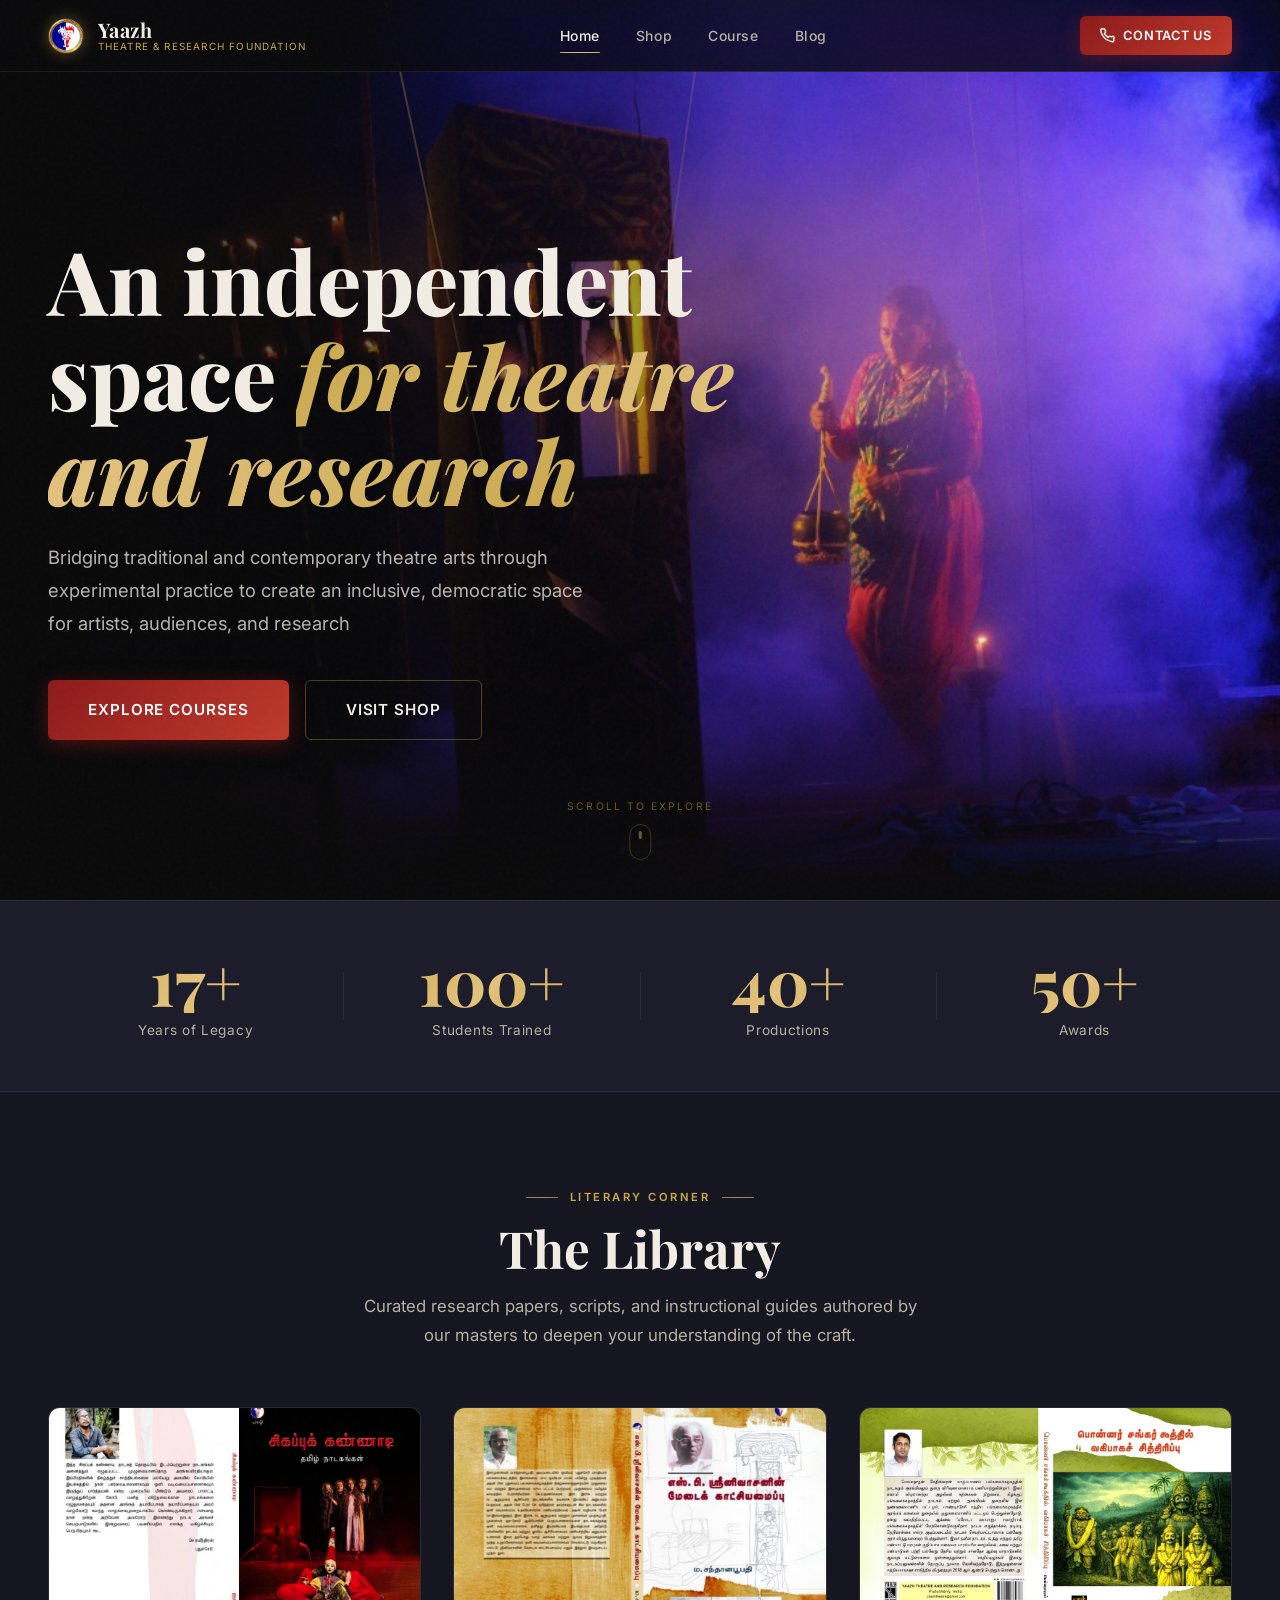
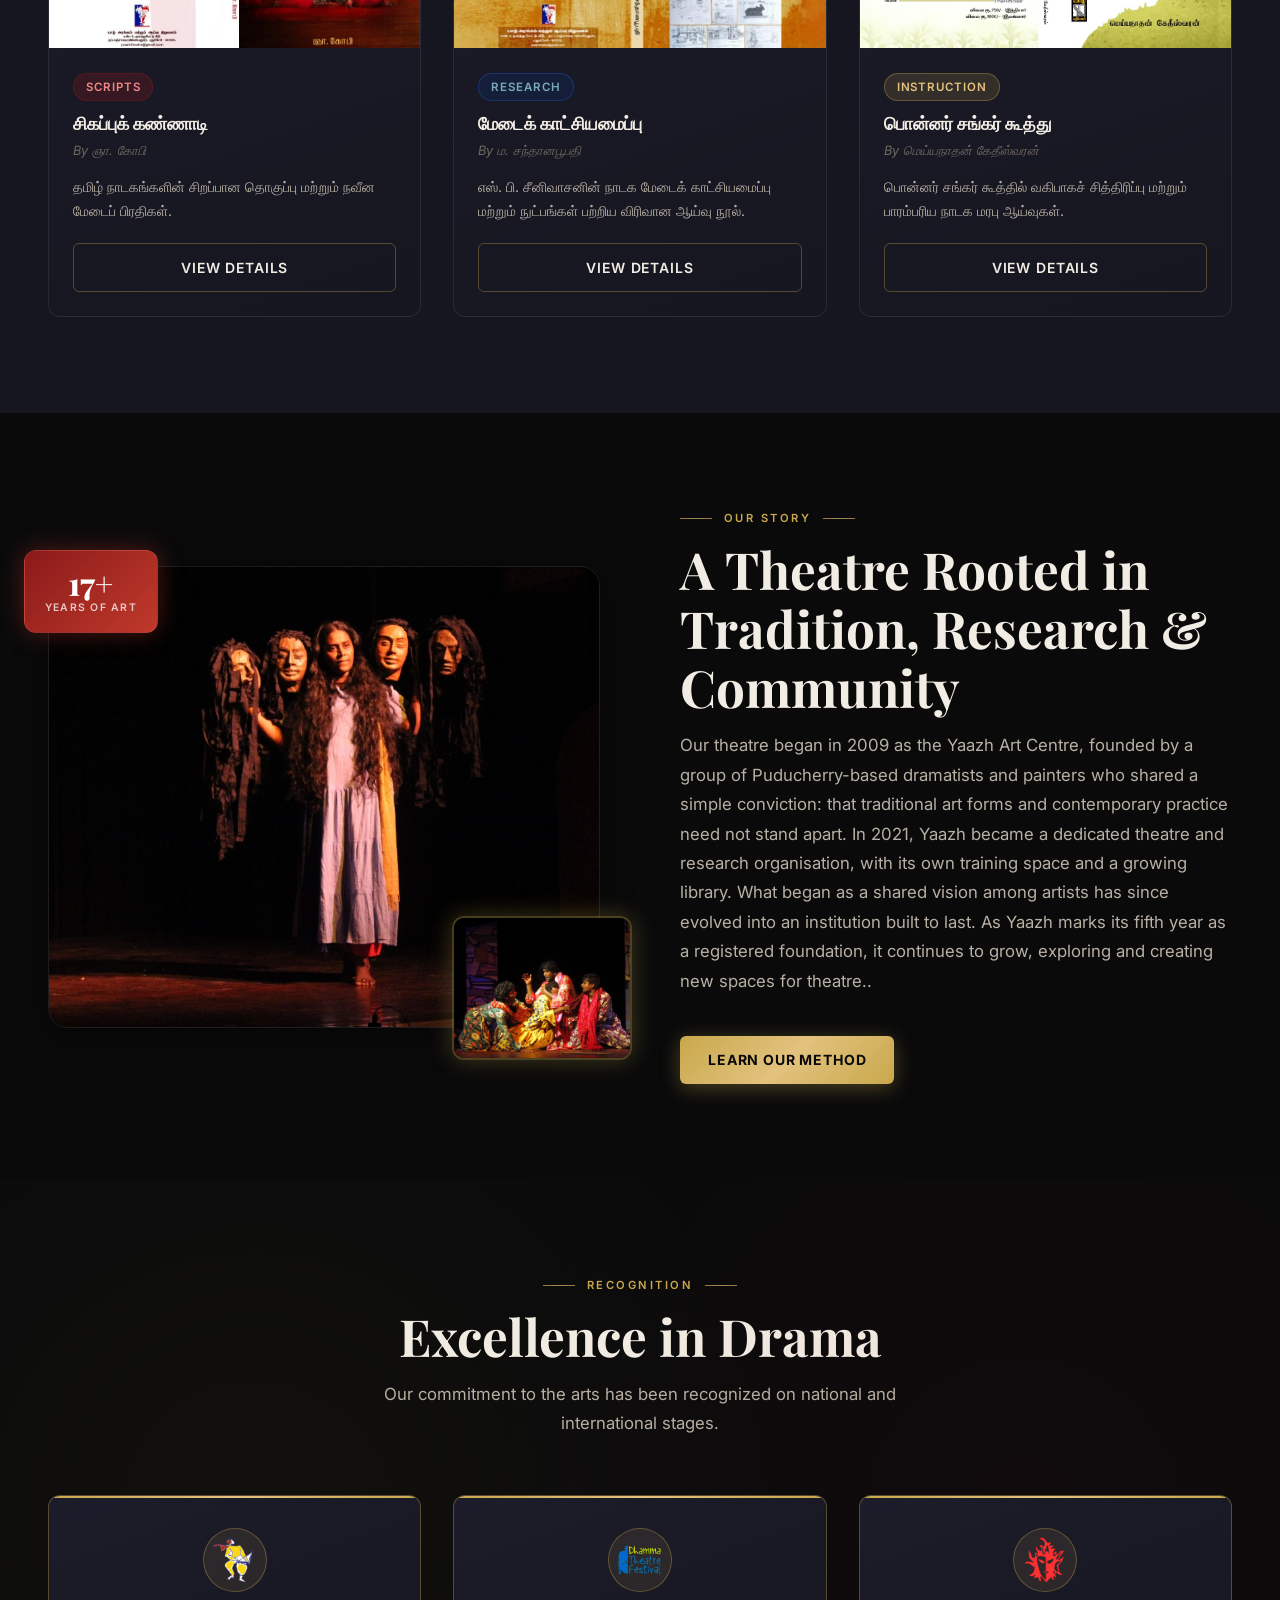
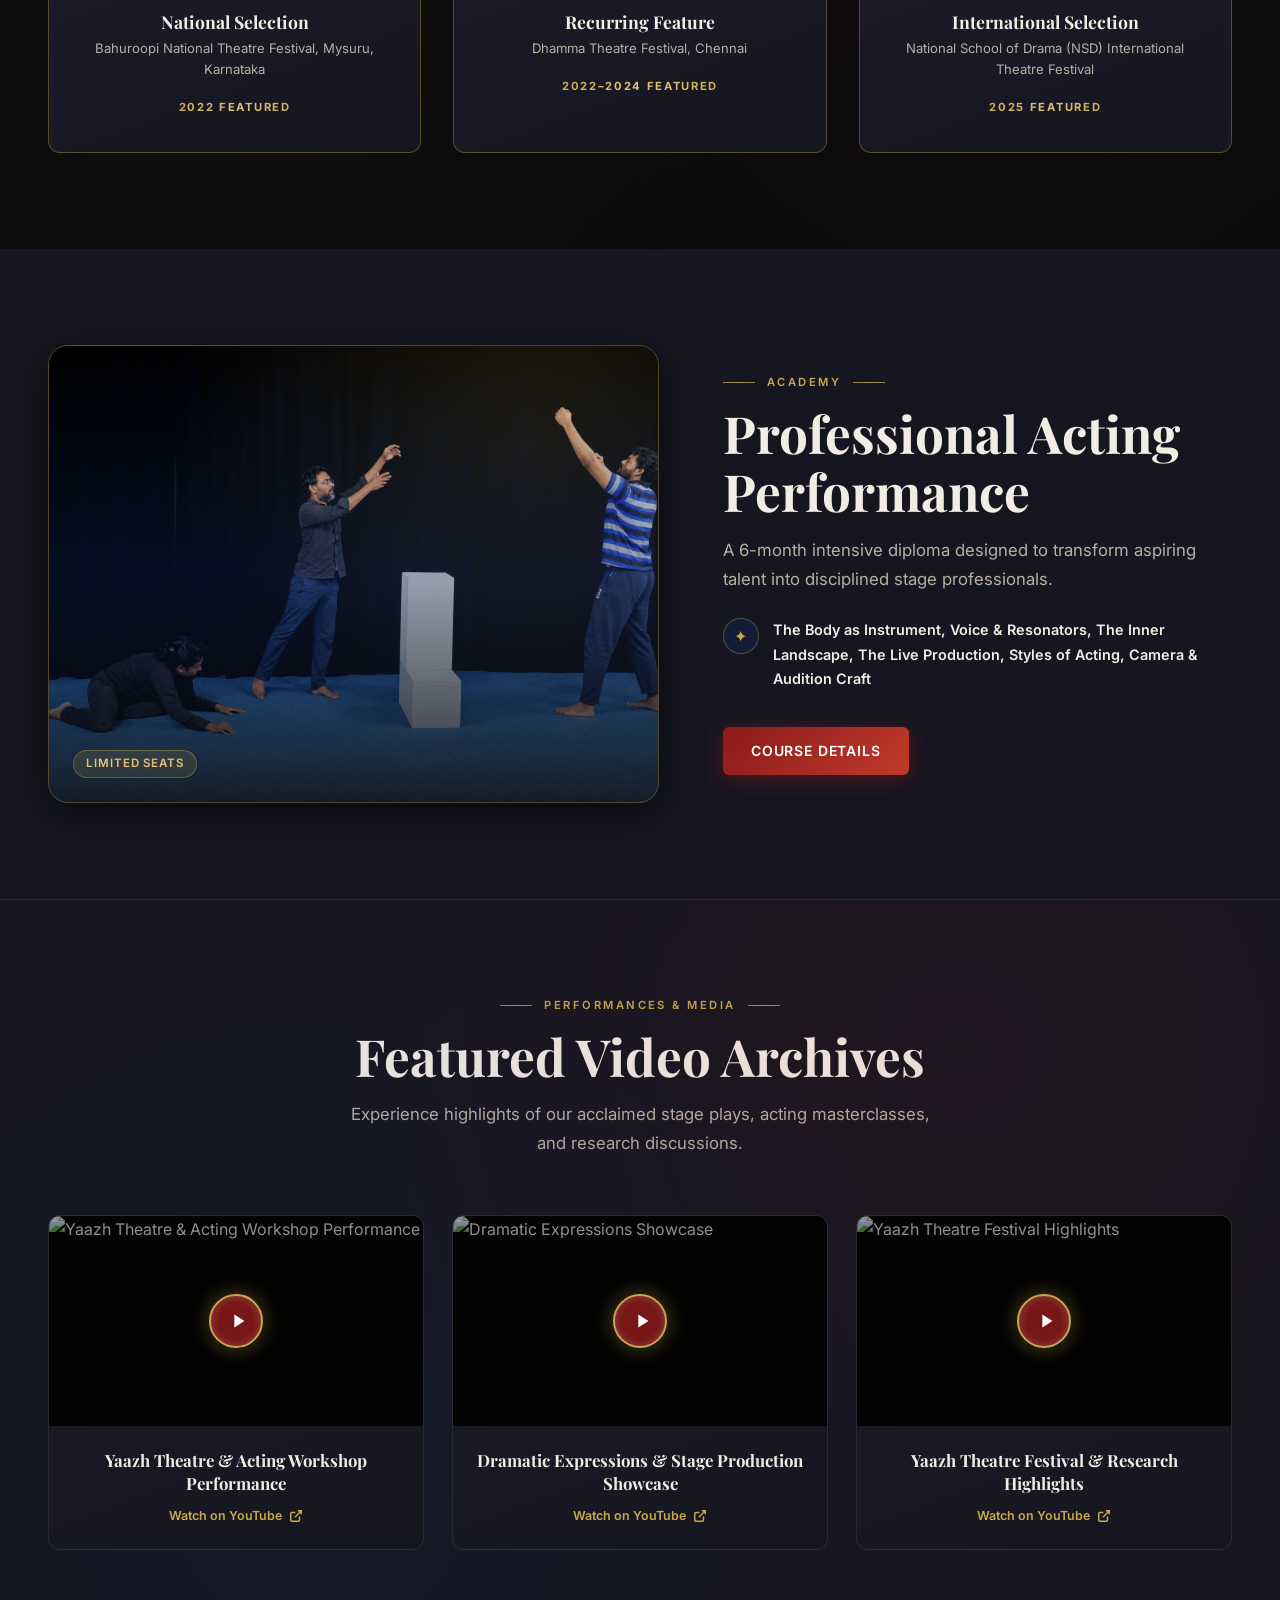
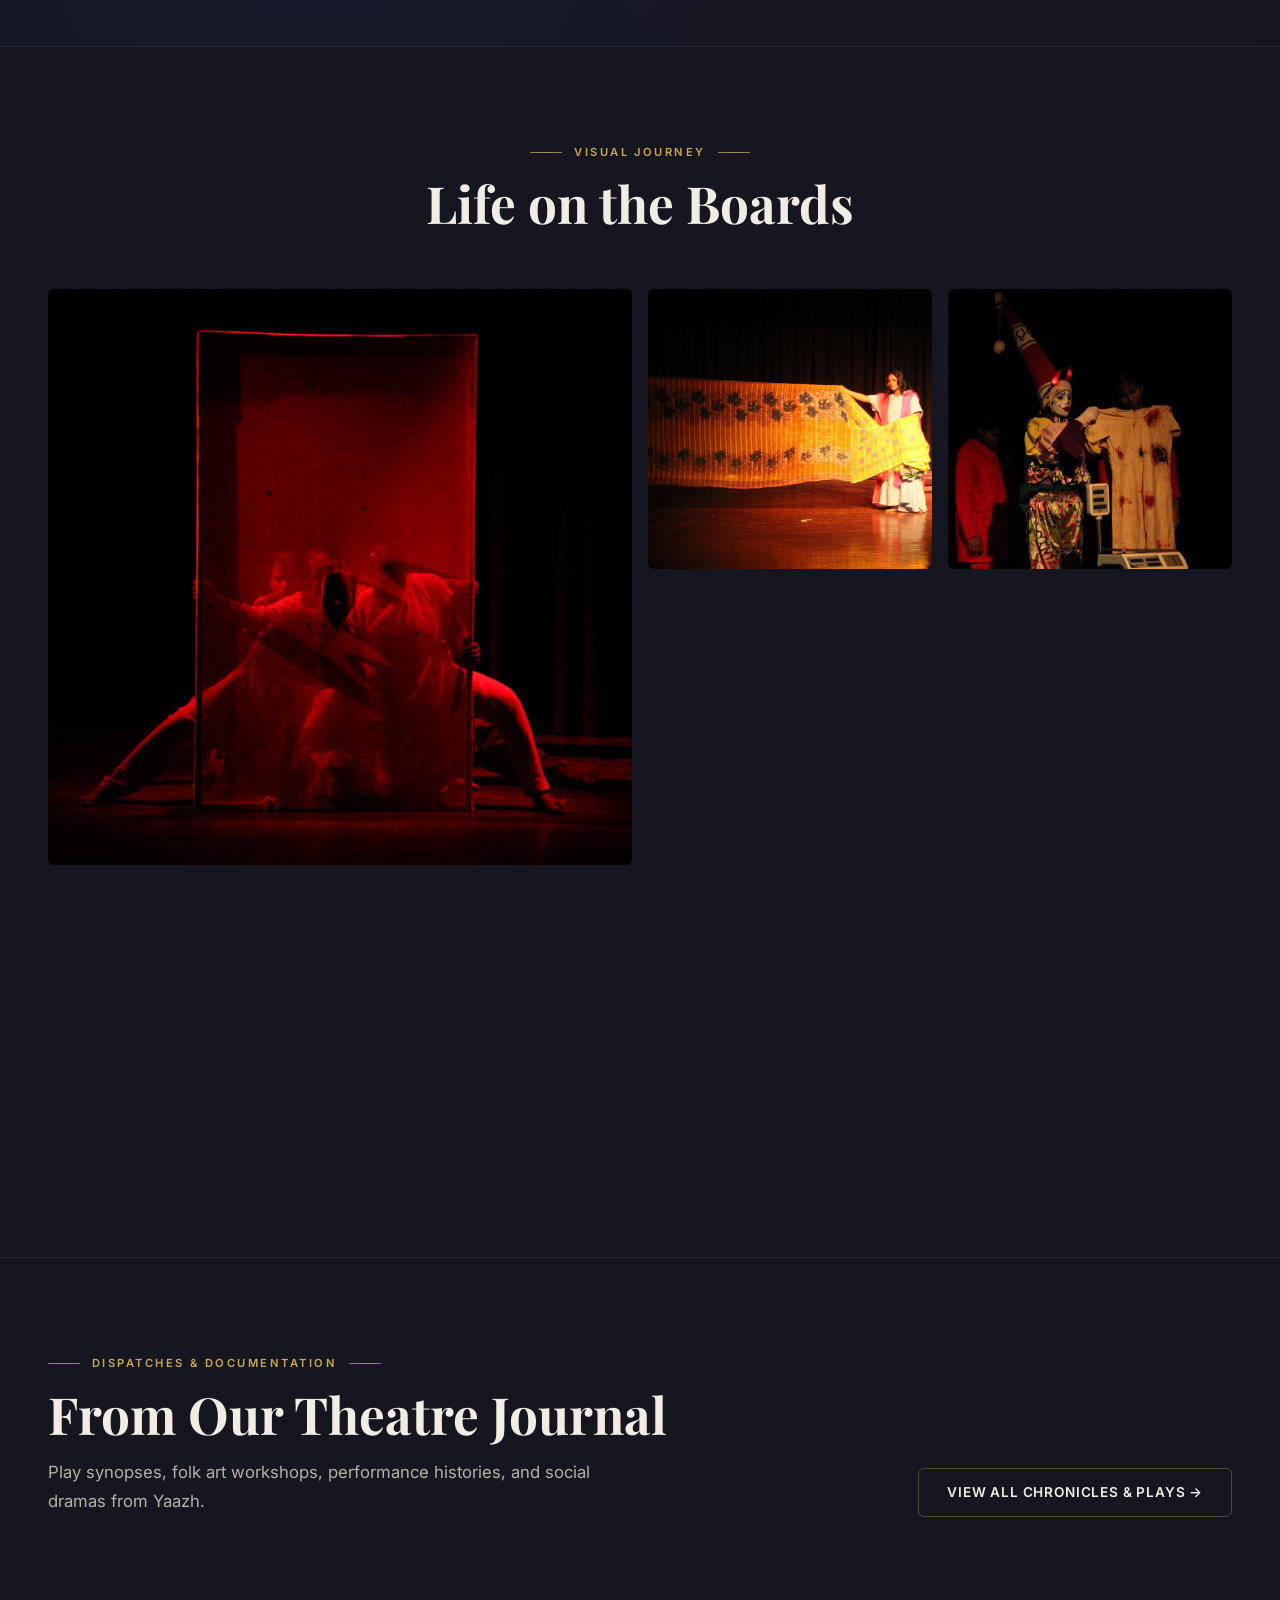
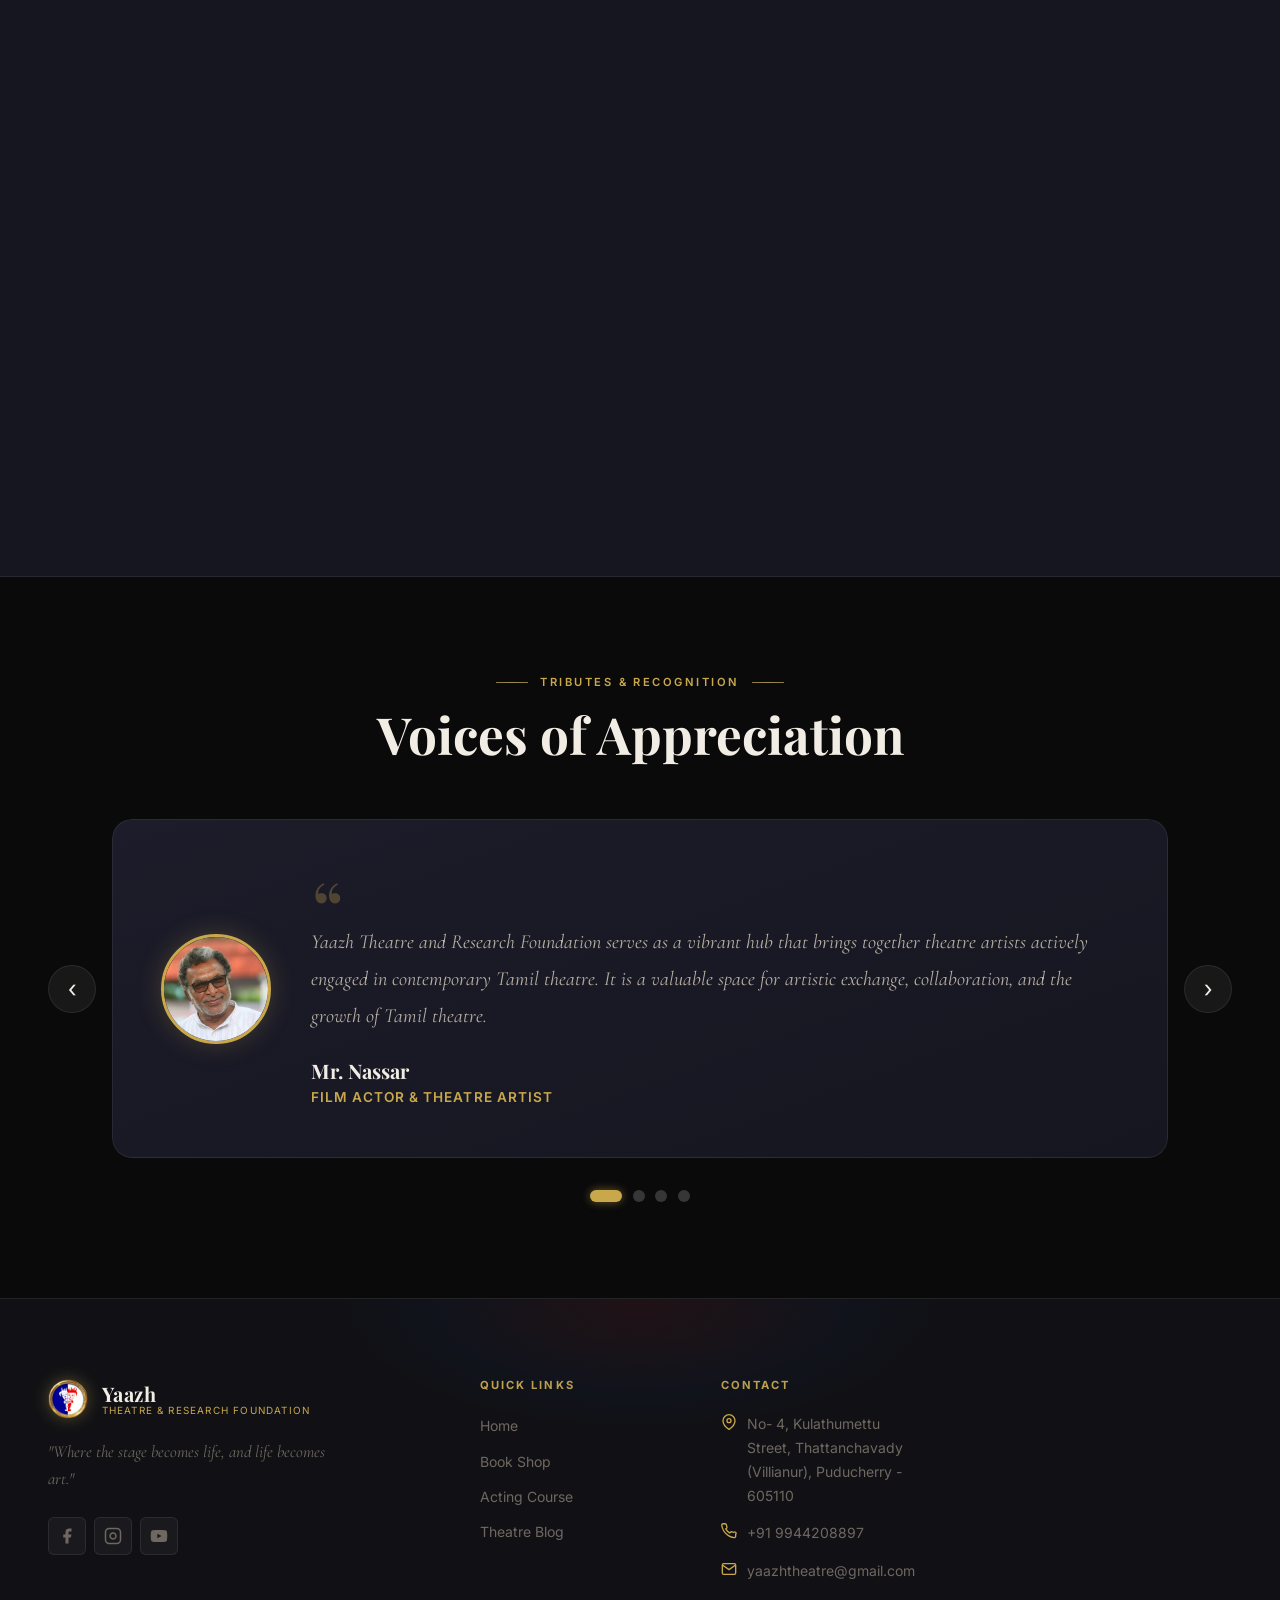
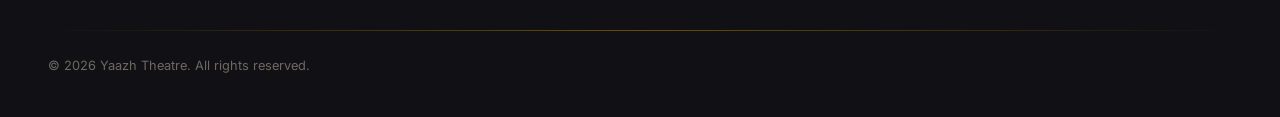
==== commit a373ce8c: "Updated Yaazh website" ====
--- a/index.html
+++ b/index.html
@@ -610,7 +610,7 @@
                 <div class="testimonial-card-inner">
                   <div class="testimonial-avatar-wrap">
                     <div class="testimonial-avatar-lg">
-                      <span>MN</span>
+                      <img src="assets/images/nassar.jpg" alt="Mr. Nassar – Film Actor & Theatre Artist" loading="lazy">
                     </div>
                   </div>
                   <div class="testimonial-content-wrap">
@@ -631,7 +631,7 @@
                 <div class="testimonial-card-inner">
                   <div class="testimonial-avatar-wrap">
                     <div class="testimonial-avatar-lg">
-                      <span>MP</span>
+                      <img src="assets/images/pralayan.jpg" alt="Mr. Pralayan – Indian Tamil Theatre Practitioner" loading="lazy">
                     </div>
                   </div>
                   <div class="testimonial-content-wrap">
@@ -653,7 +653,7 @@
                 <div class="testimonial-card-inner">
                   <div class="testimonial-avatar-wrap">
                     <div class="testimonial-avatar-lg">
-                      <span>BC</span>
+                      <img src="assets/images/bava-chelladurai.jpg" alt="Mr. Bava Chelladurai – Writer & Storyteller" loading="lazy">
                     </div>
                   </div>
                   <div class="testimonial-content-wrap">
@@ -675,7 +675,7 @@
                 <div class="testimonial-card-inner">
                   <div class="testimonial-avatar-wrap">
                     <div class="testimonial-avatar-lg">
-                      <span>SR</span>
+                      <img src="assets/images/ravindran.jpg" alt="Prof. S. Ravindran – Professor" loading="lazy">
                     </div>
                   </div>
                   <div class="testimonial-content-wrap">
